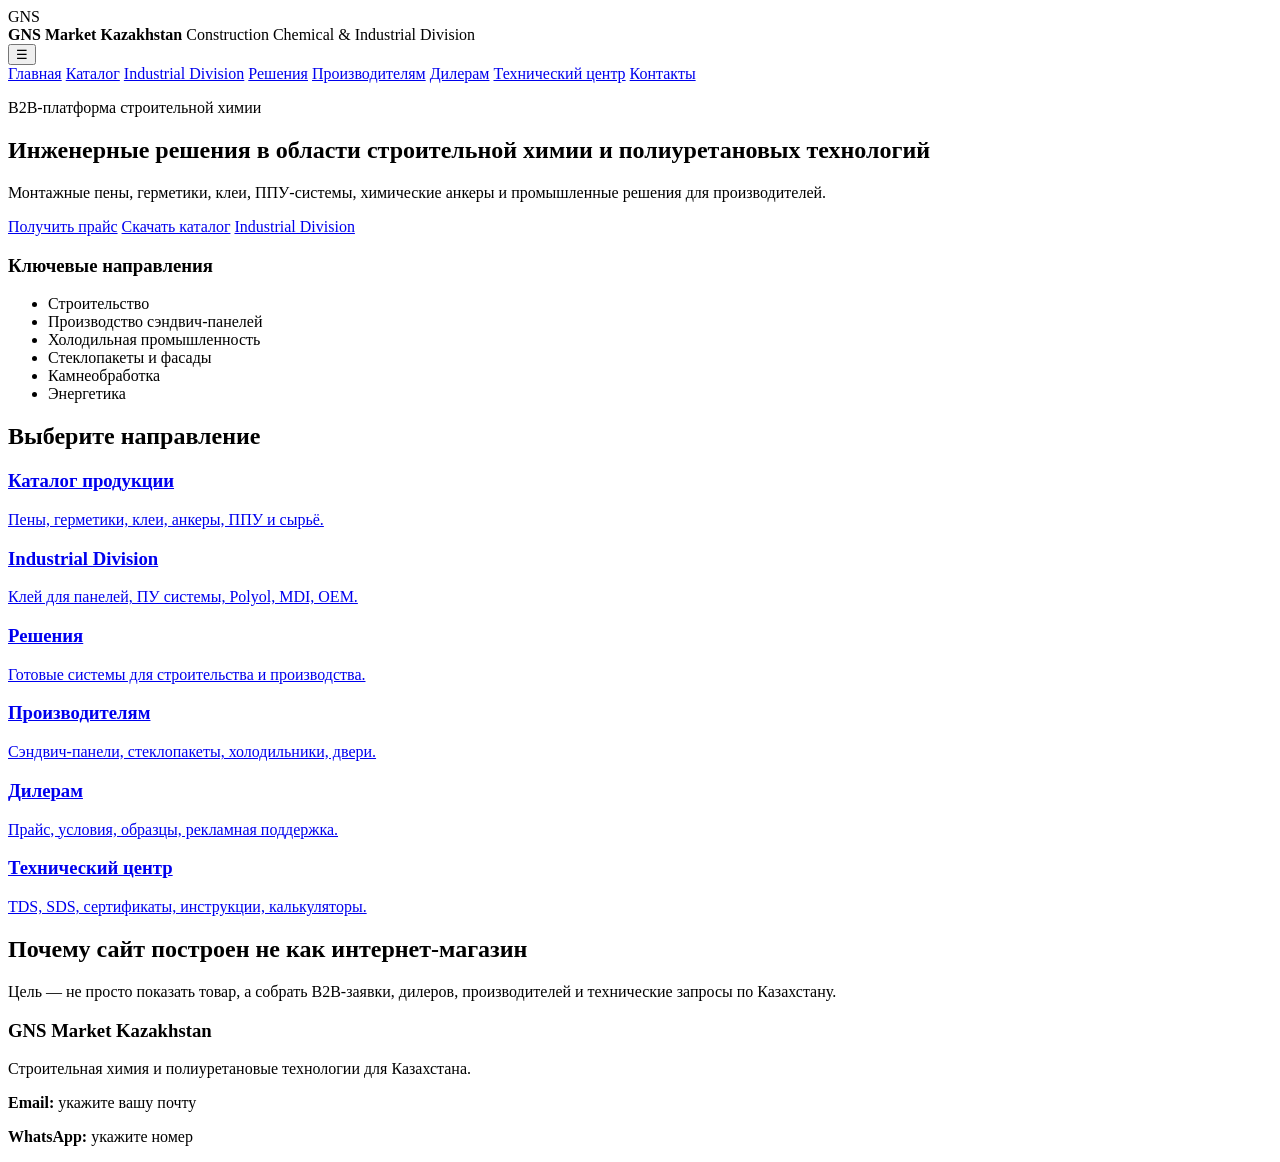
==== index.html @ f9c76f8f "Add files via upload" ====
<!DOCTYPE html>
<html lang="ru">
<head>
  <meta charset="UTF-8" />
  <meta name="viewport" content="width=device-width, initial-scale=1.0" />
  <title>Главная | GNS Market Kazakhstan</title>
  <meta name="description" content="GNS Market Kazakhstan — строительная химия, монтажные пены, герметики, клеи, ППУ-системы и промышленные решения для Казахстана." />
  <link rel="stylesheet" href="css/style.css" />
</head>
<body>
<header class="topbar">
  <div class="brand">
    <div class="logo">GNS</div>
    <div>
      <strong>GNS Market Kazakhstan</strong>
      <span>Construction Chemical & Industrial Division</span>
    </div>
  </div>
  <button class="menu-btn" onclick="toggleMenu()">☰</button>
  <nav id="nav">
<a href="index.html">Главная</a>
<a href="catalog.html">Каталог</a>
<a href="industrial.html">Industrial Division</a>
<a href="solutions.html">Решения</a>
<a href="manufacturers.html">Производителям</a>
<a href="dealers.html">Дилерам</a>
<a href="technical.html">Технический центр</a>
<a href="contacts.html">Контакты</a>
</nav>
</header>

<section class="hero">
  <div class="hero-text">
    <p class="eyebrow">B2B-платформа строительной химии</p>
    <h1>Инженерные решения в области строительной химии и полиуретановых технологий</h1>
    <p>Монтажные пены, герметики, клеи, ППУ-системы, химические анкеры и промышленные решения для производителей.</p>
    <div class="actions">
      <a class="btn primary" href="contacts.html">Получить прайс</a>
      <a class="btn light" href="technical.html">Скачать каталог</a>
      <a class="btn outline" href="industrial.html">Industrial Division</a>
    </div>
  </div>
  <div class="hero-card">
    <h3>Ключевые направления</h3>
    <ul>
      <li>Строительство</li>
      <li>Производство сэндвич-панелей</li>
      <li>Холодильная промышленность</li>
      <li>Стеклопакеты и фасады</li>
      <li>Камнеобработка</li>
      <li>Энергетика</li>
    </ul>
  </div>
</section>

<section class="section">
  <h2>Выберите направление</h2>
  <div class="grid">
    <a class="card" href="catalog.html"><h3>Каталог продукции</h3><p>Пены, герметики, клеи, анкеры, ППУ и сырьё.</p></a>
    <a class="card" href="industrial.html"><h3>Industrial Division</h3><p>Клей для панелей, ПУ системы, Polyol, MDI, OEM.</p></a>
    <a class="card" href="solutions.html"><h3>Решения</h3><p>Готовые системы для строительства и производства.</p></a>
    <a class="card" href="manufacturers.html"><h3>Производителям</h3><p>Сэндвич-панели, стеклопакеты, холодильники, двери.</p></a>
    <a class="card" href="dealers.html"><h3>Дилерам</h3><p>Прайс, условия, образцы, рекламная поддержка.</p></a>
    <a class="card" href="technical.html"><h3>Технический центр</h3><p>TDS, SDS, сертификаты, инструкции, калькуляторы.</p></a>
  </div>
</section>

<section class="section dark">
  <h2>Почему сайт построен не как интернет-магазин</h2>
  <p>Цель — не просто показать товар, а собрать B2B-заявки, дилеров, производителей и технические запросы по Казахстану.</p>
</section>

<footer class="footer">
  <div>
    <h3>GNS Market Kazakhstan</h3>
    <p>Строительная химия и полиуретановые технологии для Казахстана.</p>
  </div>
  <div>
    <p><b>Email:</b> укажите вашу почту</p>
    <p><b>WhatsApp:</b> укажите номер</p>
  </div>
</footer>
<script src="js/main.js"></script>
</body>
</html>
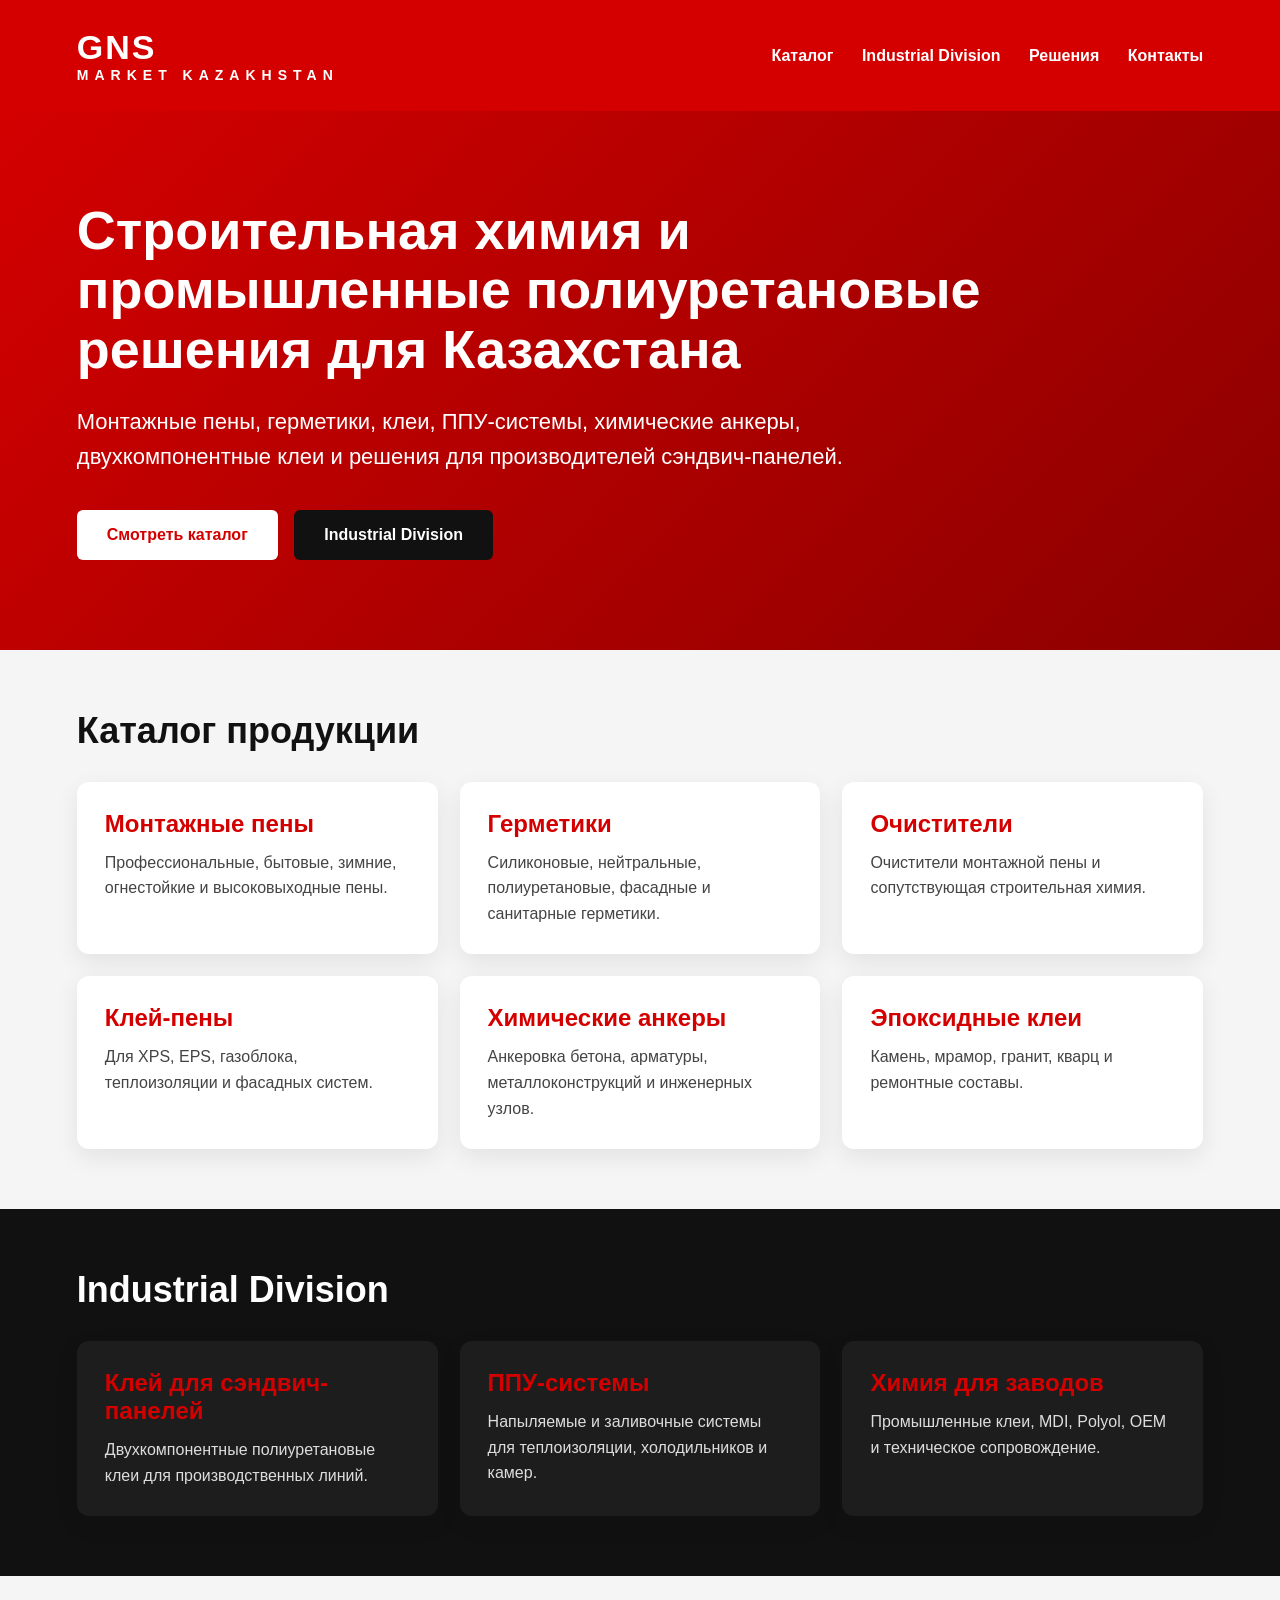
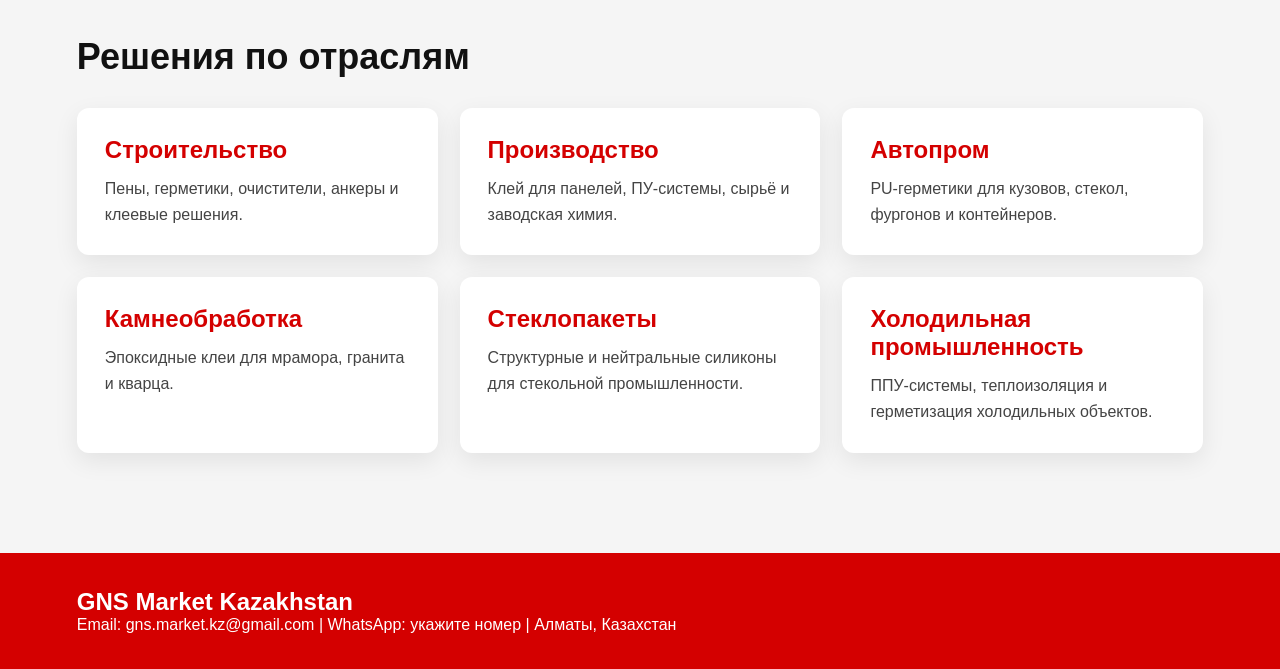
==== commit 24798376: "Update index.html" ====
--- a/index.html
+++ b/index.html
@@ -1,85 +1,93 @@
 <!DOCTYPE html>
 <html lang="ru">
 <head>
-  <meta charset="UTF-8" />
-  <meta name="viewport" content="width=device-width, initial-scale=1.0" />
-  <title>Главная | GNS Market Kazakhstan</title>
-  <meta name="description" content="GNS Market Kazakhstan — строительная химия, монтажные пены, герметики, клеи, ППУ-системы и промышленные решения для Казахстана." />
-  <link rel="stylesheet" href="css/style.css" />
+<meta charset="UTF-8">
+<meta name="viewport" content="width=device-width, initial-scale=1.0">
+<title>GNS Market Kazakhstan</title>
+<style>
+*{margin:0;padding:0;box-sizing:border-box}
+body{font-family:Arial,sans-serif;background:#f5f5f5;color:#111}
+.header{background:#d40000;color:#fff;padding:28px 6%;display:flex;justify-content:space-between;align-items:center}
+.logo{font-size:34px;font-weight:900;letter-spacing:2px}
+.logo span{display:block;font-size:14px;letter-spacing:6px}
+.nav a{color:#fff;text-decoration:none;margin-left:24px;font-weight:700}
+.hero{background:linear-gradient(135deg,#d40000,#8b0000);color:#fff;padding:90px 6%}
+.hero h1{font-size:54px;max-width:950px;line-height:1.1;margin-bottom:25px}
+.hero p{font-size:22px;max-width:850px;line-height:1.6}
+.buttons{margin-top:35px}
+.btn{display:inline-block;background:#fff;color:#d40000;padding:16px 30px;border-radius:6px;text-decoration:none;font-weight:800;margin-right:12px}
+.btn.dark{background:#111;color:#fff}
+.section{padding:60px 6%}
+.section h2{font-size:36px;margin-bottom:30px}
+.grid{display:grid;grid-template-columns:repeat(3,1fr);gap:22px}
+.card{background:#fff;padding:28px;border-radius:12px;box-shadow:0 8px 25px rgba(0,0,0,.08)}
+.card h3{color:#d40000;font-size:24px;margin-bottom:12px}
+.card p{line-height:1.6;color:#444}
+.dark-section{background:#111;color:#fff}
+.dark-section .card{background:#1d1d1d;color:#fff}
+.dark-section .card p{color:#ddd}
+.footer{background:#d40000;color:#fff;padding:35px 6%;margin-top:40px}
+@media(max-width:900px){.header{display:block}.nav{margin-top:20px}.nav a{display:block;margin:10px 0}.hero h1{font-size:34px}.grid{grid-template-columns:1fr}}
+</style>
 </head>
 <body>
-<header class="topbar">
-  <div class="brand">
-    <div class="logo">GNS</div>
-    <div>
-      <strong>GNS Market Kazakhstan</strong>
-      <span>Construction Chemical & Industrial Division</span>
-    </div>
-  </div>
-  <button class="menu-btn" onclick="toggleMenu()">☰</button>
-  <nav id="nav">
-<a href="index.html">Главная</a>
-<a href="catalog.html">Каталог</a>
-<a href="industrial.html">Industrial Division</a>
-<a href="solutions.html">Решения</a>
-<a href="manufacturers.html">Производителям</a>
-<a href="dealers.html">Дилерам</a>
-<a href="technical.html">Технический центр</a>
-<a href="contacts.html">Контакты</a>
-</nav>
+
+<header class="header">
+  <div class="logo">GNS <span>MARKET KAZAKHSTAN</span></div>
+  <nav class="nav">
+    <a href="#catalog">Каталог</a>
+    <a href="#industrial">Industrial Division</a>
+    <a href="#solutions">Решения</a>
+    <a href="#contacts">Контакты</a>
+  </nav>
 </header>
 
 <section class="hero">
-  <div class="hero-text">
-    <p class="eyebrow">B2B-платформа строительной химии</p>
-    <h1>Инженерные решения в области строительной химии и полиуретановых технологий</h1>
-    <p>Монтажные пены, герметики, клеи, ППУ-системы, химические анкеры и промышленные решения для производителей.</p>
-    <div class="actions">
-      <a class="btn primary" href="contacts.html">Получить прайс</a>
-      <a class="btn light" href="technical.html">Скачать каталог</a>
-      <a class="btn outline" href="industrial.html">Industrial Division</a>
-    </div>
-  </div>
-  <div class="hero-card">
-    <h3>Ключевые направления</h3>
-    <ul>
-      <li>Строительство</li>
-      <li>Производство сэндвич-панелей</li>
-      <li>Холодильная промышленность</li>
-      <li>Стеклопакеты и фасады</li>
-      <li>Камнеобработка</li>
-      <li>Энергетика</li>
-    </ul>
+  <h1>Строительная химия и промышленные полиуретановые решения для Казахстана</h1>
+  <p>Монтажные пены, герметики, клеи, ППУ-системы, химические анкеры, двухкомпонентные клеи и решения для производителей сэндвич-панелей.</p>
+  <div class="buttons">
+    <a href="#catalog" class="btn">Смотреть каталог</a>
+    <a href="#industrial" class="btn dark">Industrial Division</a>
   </div>
 </section>
 
-<section class="section">
-  <h2>Выберите направление</h2>
+<section class="section" id="catalog">
+  <h2>Каталог продукции</h2>
   <div class="grid">
-    <a class="card" href="catalog.html"><h3>Каталог продукции</h3><p>Пены, герметики, клеи, анкеры, ППУ и сырьё.</p></a>
-    <a class="card" href="industrial.html"><h3>Industrial Division</h3><p>Клей для панелей, ПУ системы, Polyol, MDI, OEM.</p></a>
-    <a class="card" href="solutions.html"><h3>Решения</h3><p>Готовые системы для строительства и производства.</p></a>
-    <a class="card" href="manufacturers.html"><h3>Производителям</h3><p>Сэндвич-панели, стеклопакеты, холодильники, двери.</p></a>
-    <a class="card" href="dealers.html"><h3>Дилерам</h3><p>Прайс, условия, образцы, рекламная поддержка.</p></a>
-    <a class="card" href="technical.html"><h3>Технический центр</h3><p>TDS, SDS, сертификаты, инструкции, калькуляторы.</p></a>
+    <div class="card"><h3>Монтажные пены</h3><p>Профессиональные, бытовые, зимние, огнестойкие и высоковыходные пены.</p></div>
+    <div class="card"><h3>Герметики</h3><p>Силиконовые, нейтральные, полиуретановые, фасадные и санитарные герметики.</p></div>
+    <div class="card"><h3>Очистители</h3><p>Очистители монтажной пены и сопутствующая строительная химия.</p></div>
+    <div class="card"><h3>Клей-пены</h3><p>Для XPS, EPS, газоблока, теплоизоляции и фасадных систем.</p></div>
+    <div class="card"><h3>Химические анкеры</h3><p>Анкеровка бетона, арматуры, металлоконструкций и инженерных узлов.</p></div>
+    <div class="card"><h3>Эпоксидные клеи</h3><p>Камень, мрамор, гранит, кварц и ремонтные составы.</p></div>
   </div>
 </section>
 
-<section class="section dark">
-  <h2>Почему сайт построен не как интернет-магазин</h2>
-  <p>Цель — не просто показать товар, а собрать B2B-заявки, дилеров, производителей и технические запросы по Казахстану.</p>
+<section class="section dark-section" id="industrial">
+  <h2>Industrial Division</h2>
+  <div class="grid">
+    <div class="card"><h3>Клей для сэндвич-панелей</h3><p>Двухкомпонентные полиуретановые клеи для производственных линий.</p></div>
+    <div class="card"><h3>ППУ-системы</h3><p>Напыляемые и заливочные системы для теплоизоляции, холодильников и камер.</p></div>
+    <div class="card"><h3>Химия для заводов</h3><p>Промышленные клеи, MDI, Polyol, OEM и техническое сопровождение.</p></div>
+  </div>
 </section>
 
-<footer class="footer">
-  <div>
-    <h3>GNS Market Kazakhstan</h3>
-    <p>Строительная химия и полиуретановые технологии для Казахстана.</p>
+<section class="section" id="solutions">
+  <h2>Решения по отраслям</h2>
+  <div class="grid">
+    <div class="card"><h3>Строительство</h3><p>Пены, герметики, очистители, анкеры и клеевые решения.</p></div>
+    <div class="card"><h3>Производство</h3><p>Клей для панелей, ПУ-системы, сырьё и заводская химия.</p></div>
+    <div class="card"><h3>Автопром</h3><p>PU-герметики для кузовов, стекол, фургонов и контейнеров.</p></div>
+    <div class="card"><h3>Камнеобработка</h3><p>Эпоксидные клеи для мрамора, гранита и кварца.</p></div>
+    <div class="card"><h3>Стеклопакеты</h3><p>Структурные и нейтральные силиконы для стекольной промышленности.</p></div>
+    <div class="card"><h3>Холодильная промышленность</h3><p>ППУ-системы, теплоизоляция и герметизация холодильных объектов.</p></div>
   </div>
-  <div>
-    <p><b>Email:</b> укажите вашу почту</p>
-    <p><b>WhatsApp:</b> укажите номер</p>
-  </div>
+</section>
+
+<footer class="footer" id="contacts">
+  <h2>GNS Market Kazakhstan</h2>
+  <p>Email: gns.market.kz@gmail.com | WhatsApp: укажите номер | Алматы, Казахстан</p>
 </footer>
-<script src="js/main.js"></script>
+
 </body>
 </html>
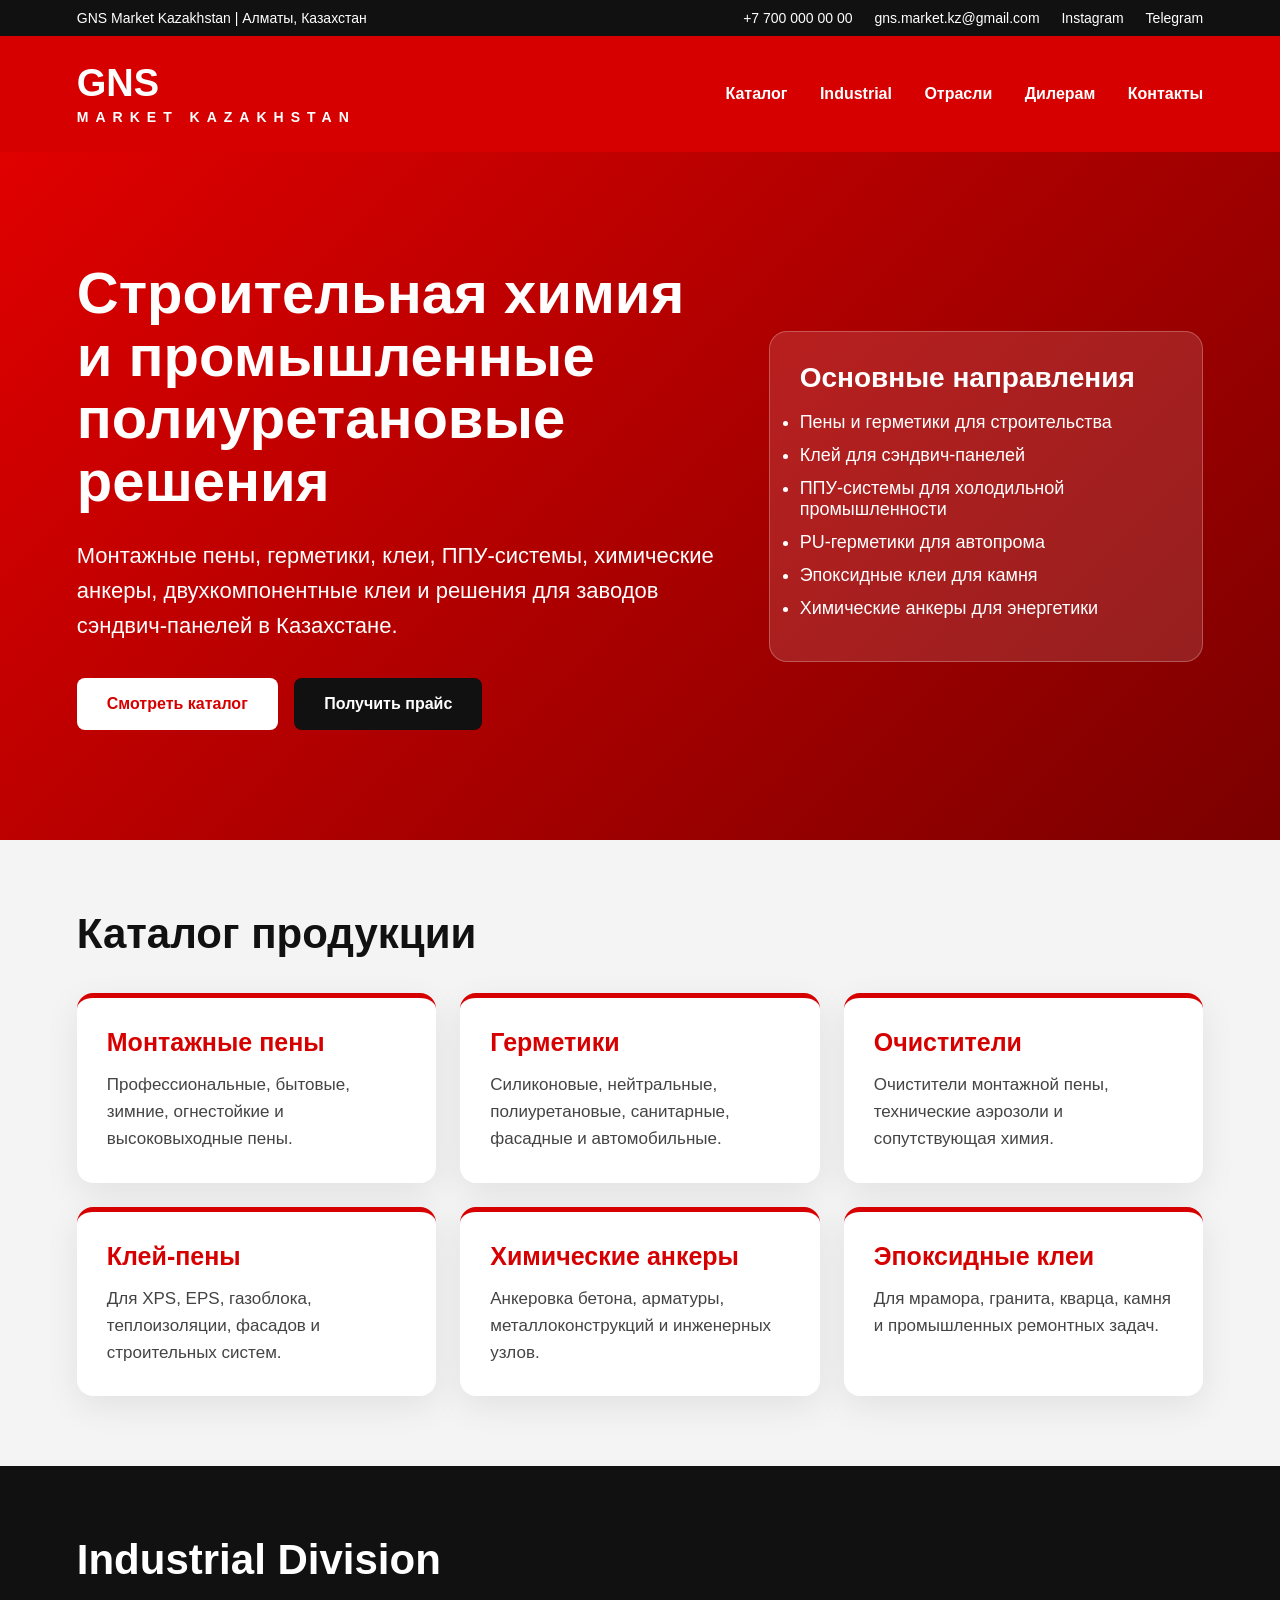
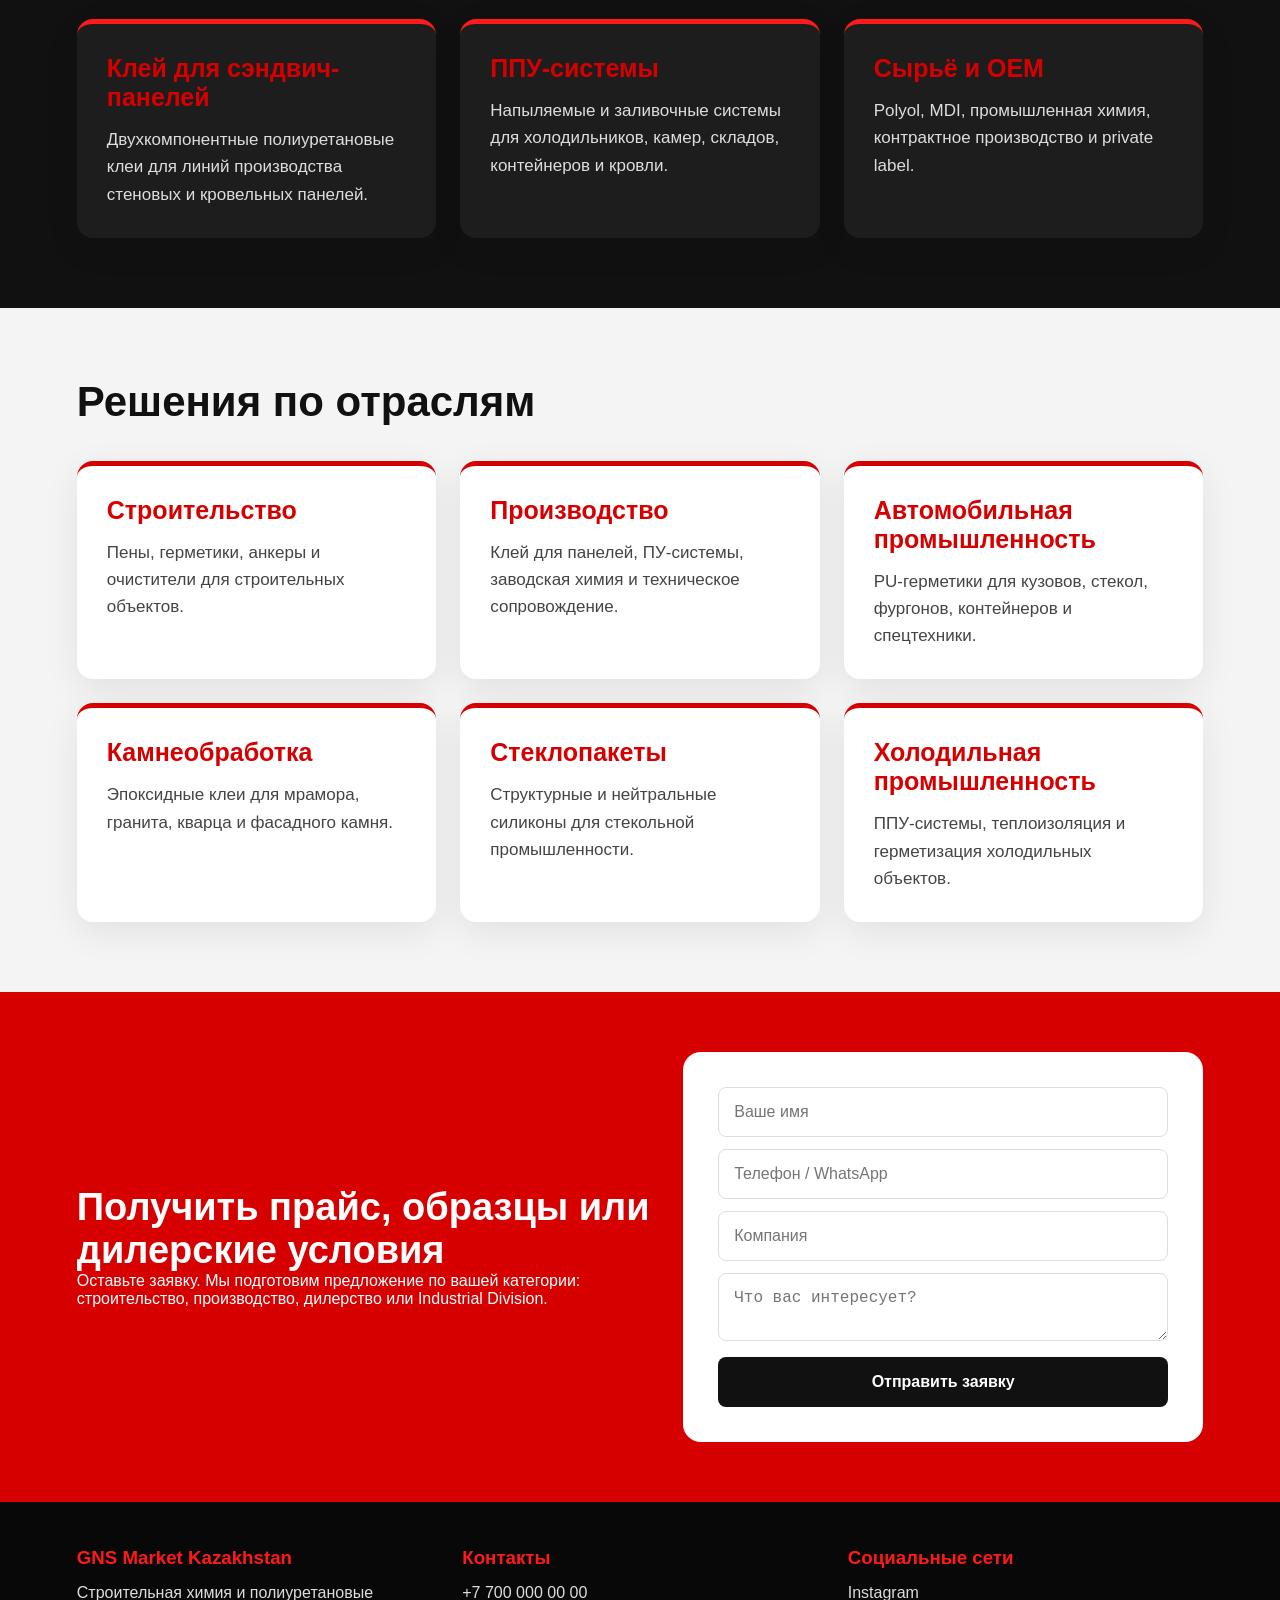
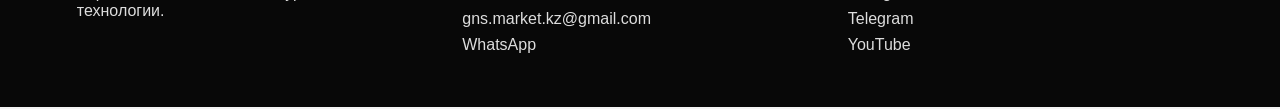
==== commit f5584296: "Update index.html" ====
--- a/index.html
+++ b/index.html
@@ -3,51 +3,88 @@
 <head>
 <meta charset="UTF-8">
 <meta name="viewport" content="width=device-width, initial-scale=1.0">
-<title>GNS Market Kazakhstan</title>
+<title>GNS Market Kazakhstan — строительная химия и промышленные клеи</title>
 <style>
 *{margin:0;padding:0;box-sizing:border-box}
-body{font-family:Arial,sans-serif;background:#f5f5f5;color:#111}
-.header{background:#d40000;color:#fff;padding:28px 6%;display:flex;justify-content:space-between;align-items:center}
-.logo{font-size:34px;font-weight:900;letter-spacing:2px}
-.logo span{display:block;font-size:14px;letter-spacing:6px}
-.nav a{color:#fff;text-decoration:none;margin-left:24px;font-weight:700}
-.hero{background:linear-gradient(135deg,#d40000,#8b0000);color:#fff;padding:90px 6%}
-.hero h1{font-size:54px;max-width:950px;line-height:1.1;margin-bottom:25px}
-.hero p{font-size:22px;max-width:850px;line-height:1.6}
-.buttons{margin-top:35px}
-.btn{display:inline-block;background:#fff;color:#d40000;padding:16px 30px;border-radius:6px;text-decoration:none;font-weight:800;margin-right:12px}
-.btn.dark{background:#111;color:#fff}
-.section{padding:60px 6%}
-.section h2{font-size:36px;margin-bottom:30px}
-.grid{display:grid;grid-template-columns:repeat(3,1fr);gap:22px}
-.card{background:#fff;padding:28px;border-radius:12px;box-shadow:0 8px 25px rgba(0,0,0,.08)}
-.card h3{color:#d40000;font-size:24px;margin-bottom:12px}
-.card p{line-height:1.6;color:#444}
-.dark-section{background:#111;color:#fff}
-.dark-section .card{background:#1d1d1d;color:#fff}
-.dark-section .card p{color:#ddd}
-.footer{background:#d40000;color:#fff;padding:35px 6%;margin-top:40px}
-@media(max-width:900px){.header{display:block}.nav{margin-top:20px}.nav a{display:block;margin:10px 0}.hero h1{font-size:34px}.grid{grid-template-columns:1fr}}
+body{font-family:Arial,Helvetica,sans-serif;background:#f4f4f4;color:#111}
+a{text-decoration:none;color:inherit}
+.top{background:#111;color:#fff;padding:10px 6%;display:flex;justify-content:space-between;align-items:center;font-size:14px}
+.top a{margin-left:18px;color:#fff}
+.header{background:#d60000;color:#fff;padding:28px 6%;display:flex;justify-content:space-between;align-items:center;position:sticky;top:0;z-index:10}
+.logo{font-size:38px;font-weight:900;line-height:1}
+.logo span{display:block;font-size:14px;letter-spacing:7px;margin-top:8px}
+.nav a{margin-left:28px;font-weight:800}
+.hero{background:linear-gradient(135deg,#e00000,#7b0000);color:#fff;padding:110px 6%;display:grid;grid-template-columns:1.2fr .8fr;gap:40px;align-items:center}
+.hero h1{font-size:58px;line-height:1.08;margin-bottom:25px}
+.hero p{font-size:22px;line-height:1.6;max-width:850px}
+.btns{margin-top:35px}
+.btn{display:inline-block;padding:17px 30px;border-radius:8px;font-weight:900;margin-right:12px;background:#fff;color:#d60000}
+.btn.black{background:#111;color:#fff}
+.hero-box{background:rgba(255,255,255,.12);padding:30px;border-radius:18px;border:1px solid rgba(255,255,255,.25)}
+.hero-box h3{font-size:28px;margin-bottom:18px}
+.hero-box li{margin:12px 0;font-size:18px}
+.section{padding:70px 6%}
+.section h2{font-size:42px;margin-bottom:35px}
+.grid{display:grid;grid-template-columns:repeat(3,1fr);gap:24px}
+.card{background:#fff;border-radius:16px;padding:30px;box-shadow:0 10px 35px rgba(0,0,0,.08);border-top:5px solid #d60000}
+.card h3{font-size:25px;color:#d60000;margin-bottom:14px}
+.card p{font-size:17px;line-height:1.6;color:#444}
+.dark{background:#111;color:#fff}
+.dark .card{background:#1d1d1d;color:#fff;border-top-color:#ff1a1a}
+.dark .card p{color:#ddd}
+.cta{background:#d60000;color:#fff;padding:60px 6%;display:flex;justify-content:space-between;align-items:center;gap:30px}
+.cta h2{font-size:38px}
+.form{background:#fff;padding:35px;border-radius:18px;max-width:520px;width:100%}
+.form input,.form textarea{width:100%;padding:15px;margin-bottom:12px;border:1px solid #ddd;border-radius:8px;font-size:16px}
+.form button{width:100%;padding:16px;background:#111;color:#fff;border:0;border-radius:8px;font-weight:900;font-size:16px}
+.footer{background:#080808;color:#fff;padding:45px 6%;display:grid;grid-template-columns:1fr 1fr 1fr;gap:30px}
+.footer h3{color:#ff1a1a;margin-bottom:15px}
+.footer p,.footer a{display:block;margin:8px 0;color:#ddd}
+@media(max-width:900px){.top,.header,.cta,.footer{display:block}.nav{margin-top:20px}.nav a{display:block;margin:12px 0}.hero{grid-template-columns:1fr;padding:70px 6%}.hero h1{font-size:36px}.grid{grid-template-columns:1fr}}
 </style>
 </head>
 <body>
+
+<div class="top">
+  <div>GNS Market Kazakhstan | Алматы, Казахстан</div>
+  <div>
+    <a href="tel:+77000000000">+7 700 000 00 00</a>
+    <a href="mailto:gns.market.kz@gmail.com">gns.market.kz@gmail.com</a>
+    <a href="#">Instagram</a>
+    <a href="#">Telegram</a>
+  </div>
+</div>
 
 <header class="header">
   <div class="logo">GNS <span>MARKET KAZAKHSTAN</span></div>
   <nav class="nav">
     <a href="#catalog">Каталог</a>
-    <a href="#industrial">Industrial Division</a>
-    <a href="#solutions">Решения</a>
+    <a href="#industrial">Industrial</a>
+    <a href="#solutions">Отрасли</a>
+    <a href="#dealers">Дилерам</a>
     <a href="#contacts">Контакты</a>
   </nav>
 </header>
 
 <section class="hero">
-  <h1>Строительная химия и промышленные полиуретановые решения для Казахстана</h1>
-  <p>Монтажные пены, герметики, клеи, ППУ-системы, химические анкеры, двухкомпонентные клеи и решения для производителей сэндвич-панелей.</p>
-  <div class="buttons">
-    <a href="#catalog" class="btn">Смотреть каталог</a>
-    <a href="#industrial" class="btn dark">Industrial Division</a>
+  <div>
+    <h1>Строительная химия и промышленные полиуретановые решения</h1>
+    <p>Монтажные пены, герметики, клеи, ППУ-системы, химические анкеры, двухкомпонентные клеи и решения для заводов сэндвич-панелей в Казахстане.</p>
+    <div class="btns">
+      <a href="#catalog" class="btn">Смотреть каталог</a>
+      <a href="#contacts" class="btn black">Получить прайс</a>
+    </div>
+  </div>
+  <div class="hero-box">
+    <h3>Основные направления</h3>
+    <ul>
+      <li>Пены и герметики для строительства</li>
+      <li>Клей для сэндвич-панелей</li>
+      <li>ППУ-системы для холодильной промышленности</li>
+      <li>PU-герметики для автопрома</li>
+      <li>Эпоксидные клеи для камня</li>
+      <li>Химические анкеры для энергетики</li>
+    </ul>
   </div>
 </section>
 
@@ -55,38 +92,66 @@
   <h2>Каталог продукции</h2>
   <div class="grid">
     <div class="card"><h3>Монтажные пены</h3><p>Профессиональные, бытовые, зимние, огнестойкие и высоковыходные пены.</p></div>
-    <div class="card"><h3>Герметики</h3><p>Силиконовые, нейтральные, полиуретановые, фасадные и санитарные герметики.</p></div>
-    <div class="card"><h3>Очистители</h3><p>Очистители монтажной пены и сопутствующая строительная химия.</p></div>
-    <div class="card"><h3>Клей-пены</h3><p>Для XPS, EPS, газоблока, теплоизоляции и фасадных систем.</p></div>
+    <div class="card"><h3>Герметики</h3><p>Силиконовые, нейтральные, полиуретановые, санитарные, фасадные и автомобильные.</p></div>
+    <div class="card"><h3>Очистители</h3><p>Очистители монтажной пены, технические аэрозоли и сопутствующая химия.</p></div>
+    <div class="card"><h3>Клей-пены</h3><p>Для XPS, EPS, газоблока, теплоизоляции, фасадов и строительных систем.</p></div>
     <div class="card"><h3>Химические анкеры</h3><p>Анкеровка бетона, арматуры, металлоконструкций и инженерных узлов.</p></div>
-    <div class="card"><h3>Эпоксидные клеи</h3><p>Камень, мрамор, гранит, кварц и ремонтные составы.</p></div>
+    <div class="card"><h3>Эпоксидные клеи</h3><p>Для мрамора, гранита, кварца, камня и промышленных ремонтных задач.</p></div>
   </div>
 </section>
 
-<section class="section dark-section" id="industrial">
+<section class="section dark" id="industrial">
   <h2>Industrial Division</h2>
   <div class="grid">
-    <div class="card"><h3>Клей для сэндвич-панелей</h3><p>Двухкомпонентные полиуретановые клеи для производственных линий.</p></div>
-    <div class="card"><h3>ППУ-системы</h3><p>Напыляемые и заливочные системы для теплоизоляции, холодильников и камер.</p></div>
-    <div class="card"><h3>Химия для заводов</h3><p>Промышленные клеи, MDI, Polyol, OEM и техническое сопровождение.</p></div>
+    <div class="card"><h3>Клей для сэндвич-панелей</h3><p>Двухкомпонентные полиуретановые клеи для линий производства стеновых и кровельных панелей.</p></div>
+    <div class="card"><h3>ППУ-системы</h3><p>Напыляемые и заливочные системы для холодильников, камер, складов, контейнеров и кровли.</p></div>
+    <div class="card"><h3>Сырьё и OEM</h3><p>Polyol, MDI, промышленная химия, контрактное производство и private label.</p></div>
   </div>
 </section>
 
 <section class="section" id="solutions">
   <h2>Решения по отраслям</h2>
   <div class="grid">
-    <div class="card"><h3>Строительство</h3><p>Пены, герметики, очистители, анкеры и клеевые решения.</p></div>
-    <div class="card"><h3>Производство</h3><p>Клей для панелей, ПУ-системы, сырьё и заводская химия.</p></div>
-    <div class="card"><h3>Автопром</h3><p>PU-герметики для кузовов, стекол, фургонов и контейнеров.</p></div>
-    <div class="card"><h3>Камнеобработка</h3><p>Эпоксидные клеи для мрамора, гранита и кварца.</p></div>
+    <div class="card"><h3>Строительство</h3><p>Пены, герметики, анкеры и очистители для строительных объектов.</p></div>
+    <div class="card"><h3>Производство</h3><p>Клей для панелей, ПУ-системы, заводская химия и техническое сопровождение.</p></div>
+    <div class="card"><h3>Автомобильная промышленность</h3><p>PU-герметики для кузовов, стекол, фургонов, контейнеров и спецтехники.</p></div>
+    <div class="card"><h3>Камнеобработка</h3><p>Эпоксидные клеи для мрамора, гранита, кварца и фасадного камня.</p></div>
     <div class="card"><h3>Стеклопакеты</h3><p>Структурные и нейтральные силиконы для стекольной промышленности.</p></div>
     <div class="card"><h3>Холодильная промышленность</h3><p>ППУ-системы, теплоизоляция и герметизация холодильных объектов.</p></div>
   </div>
 </section>
 
+<section class="cta" id="dealers">
+  <div>
+    <h2>Получить прайс, образцы или дилерские условия</h2>
+    <p>Оставьте заявку. Мы подготовим предложение по вашей категории: строительство, производство, дилерство или Industrial Division.</p>
+  </div>
+  <form class="form">
+    <input placeholder="Ваше имя">
+    <input placeholder="Телефон / WhatsApp">
+    <input placeholder="Компания">
+    <textarea placeholder="Что вас интересует?"></textarea>
+    <button type="button">Отправить заявку</button>
+  </form>
+</section>
+
 <footer class="footer" id="contacts">
-  <h2>GNS Market Kazakhstan</h2>
-  <p>Email: gns.market.kz@gmail.com | WhatsApp: укажите номер | Алматы, Казахстан</p>
+  <div>
+    <h3>GNS Market Kazakhstan</h3>
+    <p>Строительная химия и полиуретановые технологии.</p>
+  </div>
+  <div>
+    <h3>Контакты</h3>
+    <a href="tel:+77000000000">+7 700 000 00 00</a>
+    <a href="mailto:gns.market.kz@gmail.com">gns.market.kz@gmail.com</a>
+    <a href="#">WhatsApp</a>
+  </div>
+  <div>
+    <h3>Социальные сети</h3>
+    <a href="#">Instagram</a>
+    <a href="#">Telegram</a>
+    <a href="#">YouTube</a>
+  </div>
 </footer>
 
 </body>
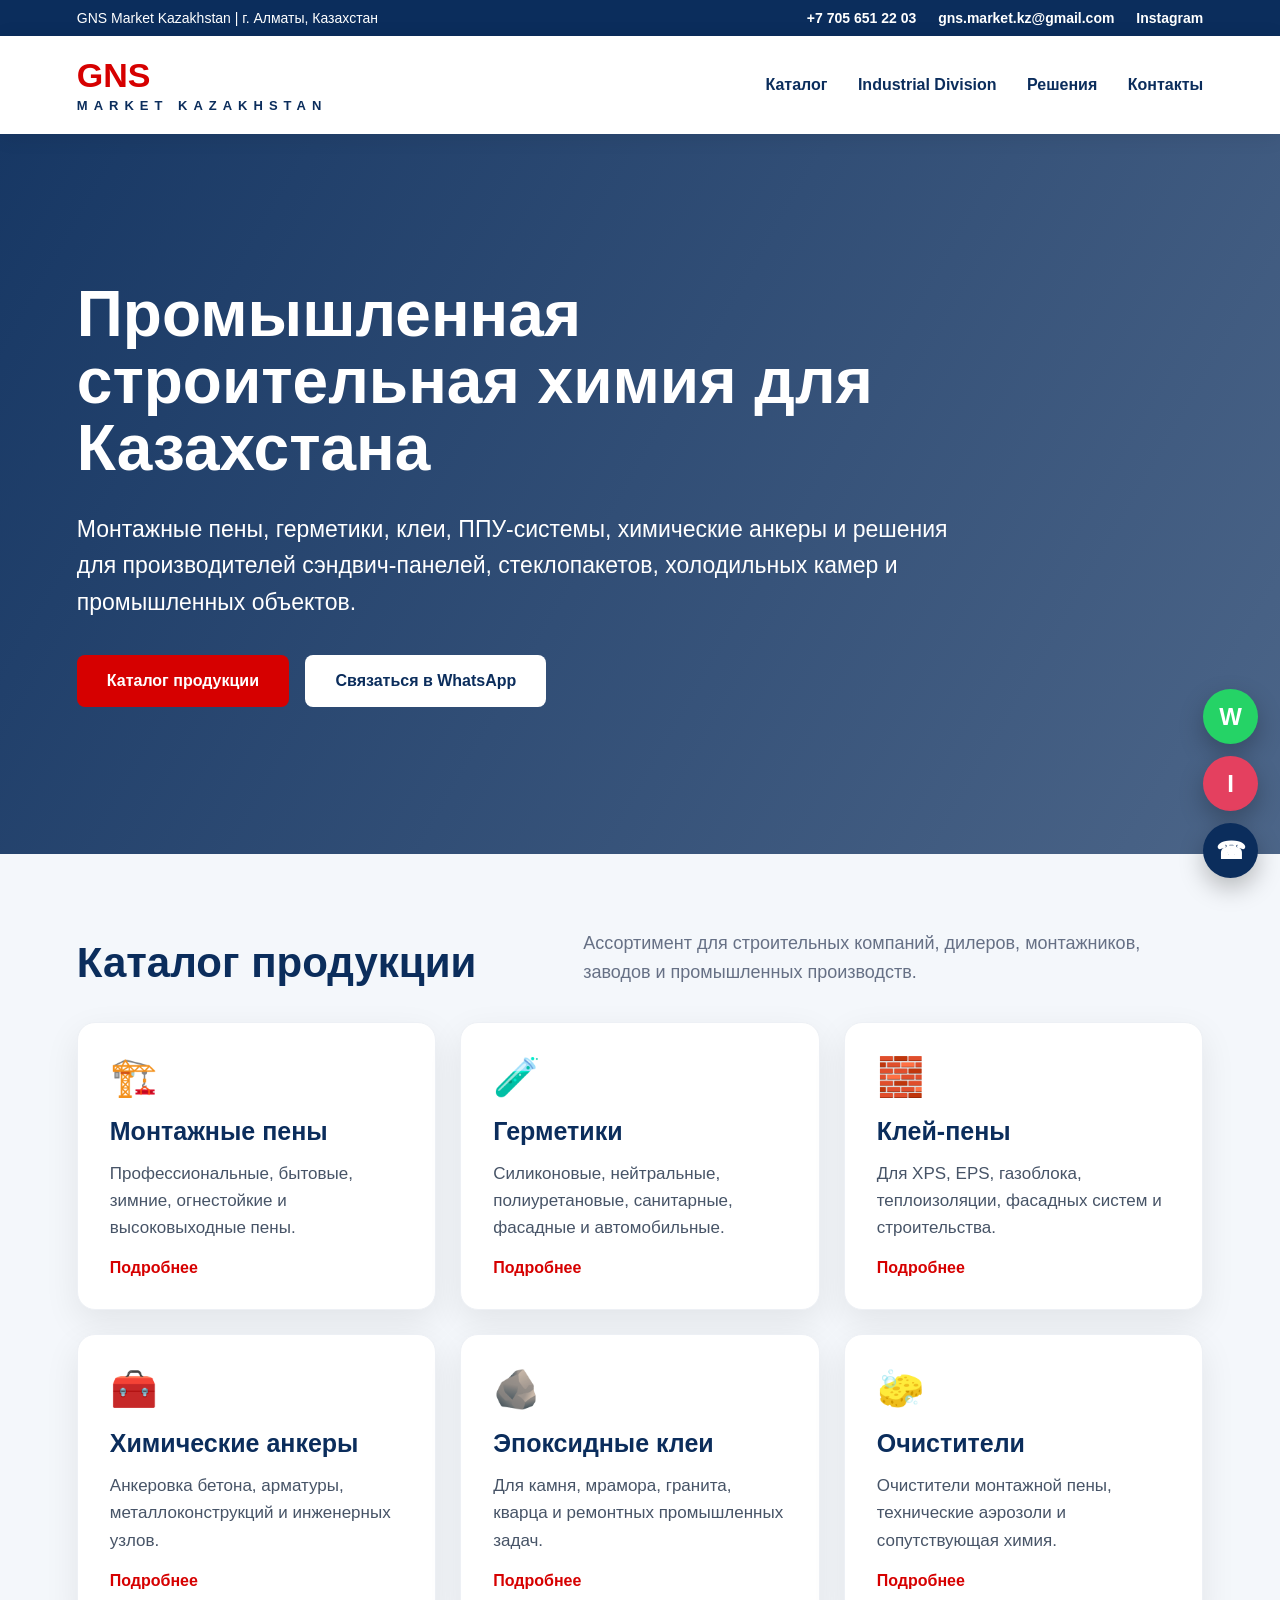
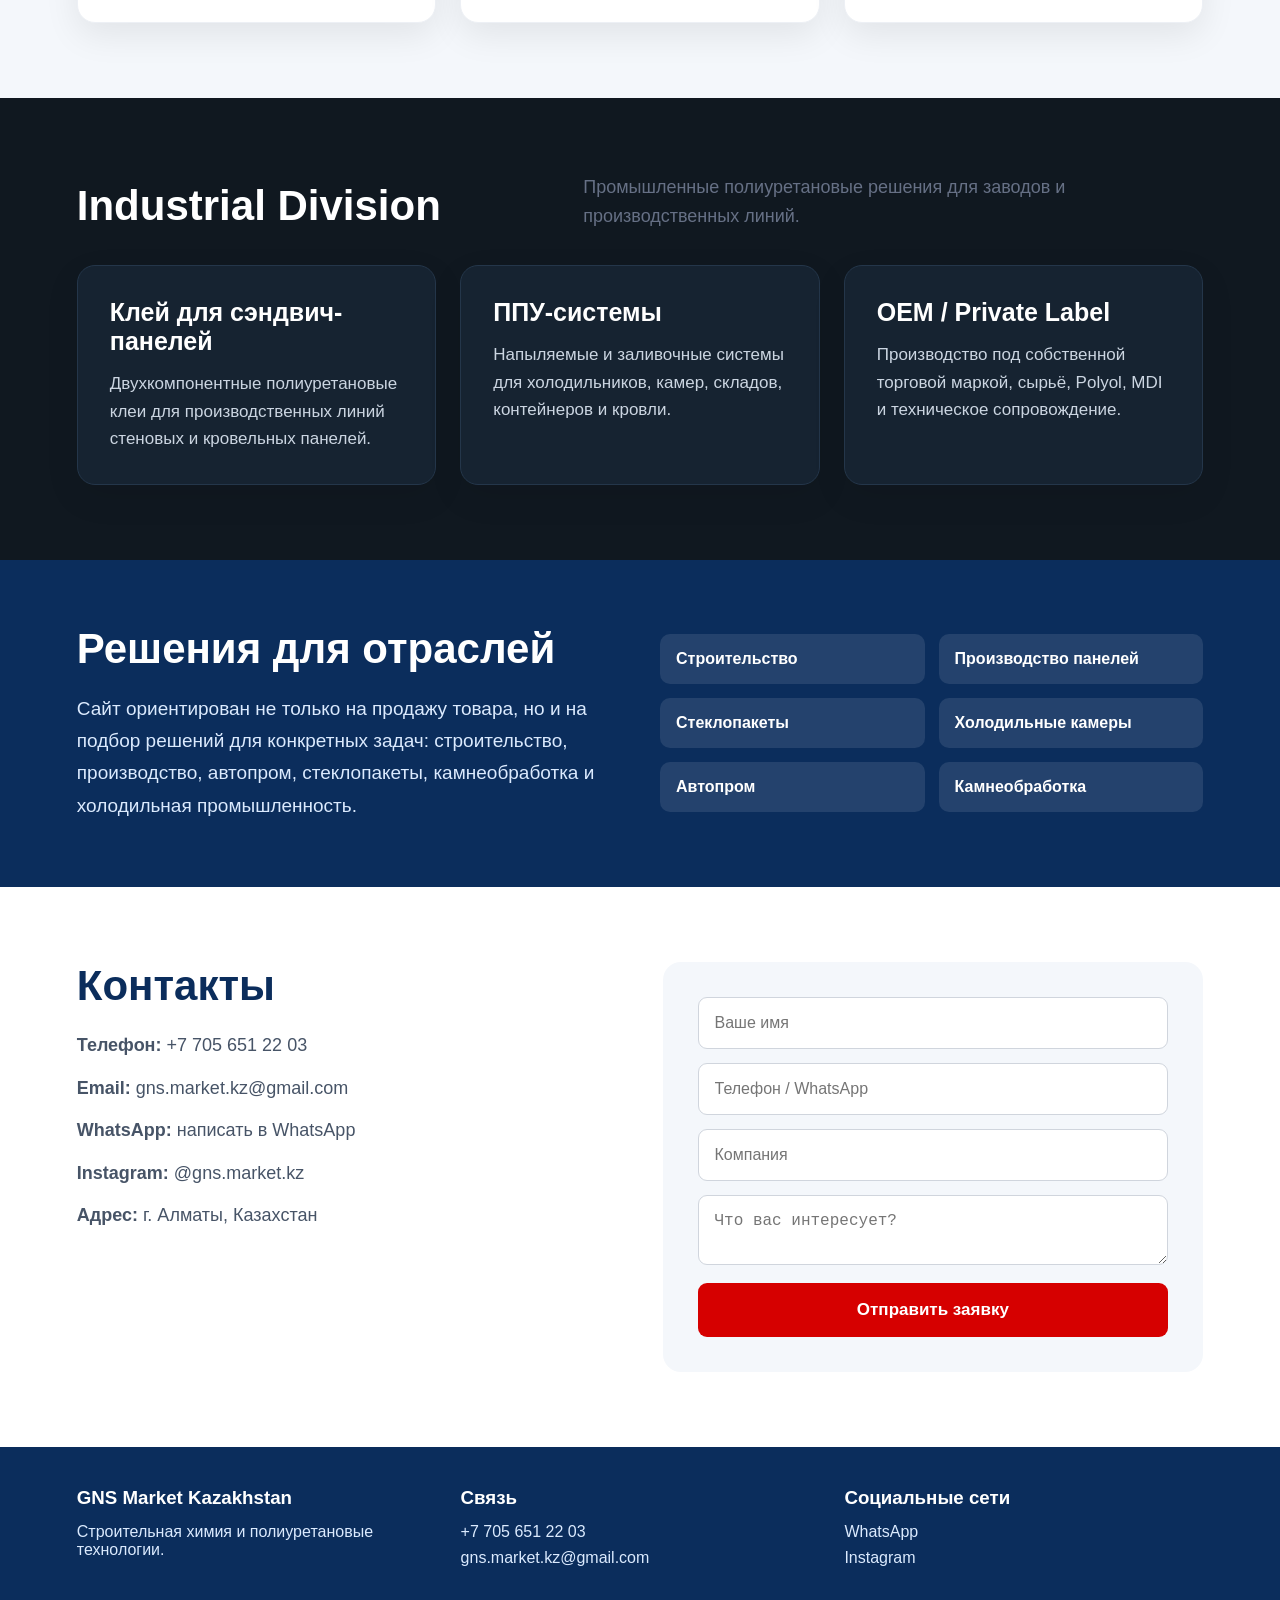
==== commit 95efa7e7: "Update index.html" ====
--- a/index.html
+++ b/index.html
@@ -3,55 +3,89 @@
 <head>
 <meta charset="UTF-8">
 <meta name="viewport" content="width=device-width, initial-scale=1.0">
-<title>GNS Market Kazakhstan — строительная химия и промышленные клеи</title>
+<title>GNS Market Kazakhstan</title>
+
 <style>
 *{margin:0;padding:0;box-sizing:border-box}
-body{font-family:Arial,Helvetica,sans-serif;background:#f4f4f4;color:#111}
+body{font-family:Arial,Helvetica,sans-serif;background:#f4f7fb;color:#111}
 a{text-decoration:none;color:inherit}
-.top{background:#111;color:#fff;padding:10px 6%;display:flex;justify-content:space-between;align-items:center;font-size:14px}
-.top a{margin-left:18px;color:#fff}
-.header{background:#d60000;color:#fff;padding:28px 6%;display:flex;justify-content:space-between;align-items:center;position:sticky;top:0;z-index:10}
-.logo{font-size:38px;font-weight:900;line-height:1}
-.logo span{display:block;font-size:14px;letter-spacing:7px;margin-top:8px}
-.nav a{margin-left:28px;font-weight:800}
-.hero{background:linear-gradient(135deg,#e00000,#7b0000);color:#fff;padding:110px 6%;display:grid;grid-template-columns:1.2fr .8fr;gap:40px;align-items:center}
-.hero h1{font-size:58px;line-height:1.08;margin-bottom:25px}
-.hero p{font-size:22px;line-height:1.6;max-width:850px}
-.btns{margin-top:35px}
-.btn{display:inline-block;padding:17px 30px;border-radius:8px;font-weight:900;margin-right:12px;background:#fff;color:#d60000}
-.btn.black{background:#111;color:#fff}
-.hero-box{background:rgba(255,255,255,.12);padding:30px;border-radius:18px;border:1px solid rgba(255,255,255,.25)}
-.hero-box h3{font-size:28px;margin-bottom:18px}
-.hero-box li{margin:12px 0;font-size:18px}
-.section{padding:70px 6%}
-.section h2{font-size:42px;margin-bottom:35px}
+:root{--blue:#0b2d5c;--red:#d60000;--dark:#101820;--gray:#667085}
+
+.topbar{background:#0b2d5c;color:white;padding:10px 6%;display:flex;justify-content:space-between;align-items:center;font-size:14px}
+.topbar a{margin-left:18px;color:white;font-weight:600}
+
+.header{background:white;padding:22px 6%;display:flex;justify-content:space-between;align-items:center;box-shadow:0 3px 20px rgba(0,0,0,.08);position:sticky;top:0;z-index:10}
+.logo{font-size:34px;font-weight:900;color:var(--red);line-height:1}
+.logo span{display:block;font-size:13px;letter-spacing:6px;color:var(--blue);margin-top:7px}
+.nav a{margin-left:26px;font-weight:800;color:var(--blue)}
+.nav a:hover{color:var(--red)}
+
+.hero{min-height:720px;background:linear-gradient(120deg,rgba(11,45,92,.95),rgba(11,45,92,.72)),url('https://images.unsplash.com/photo-1504917595217-d4dc5ebe6122?auto=format&fit=crop&w=1800&q=80');background-size:cover;background-position:center;color:white;padding:110px 6%;display:flex;align-items:center}
+.hero-content{max-width:900px}
+.hero h1{font-size:64px;line-height:1.05;margin-bottom:28px}
+.hero p{font-size:23px;line-height:1.6;margin-bottom:34px}
+.btn{display:inline-block;padding:17px 30px;border-radius:8px;font-weight:900;margin-right:12px}
+.btn-red{background:var(--red);color:white}
+.btn-white{background:white;color:var(--blue)}
+.btn-dark{background:#101820;color:white}
+
+.section{padding:75px 6%}
+.section-title{display:flex;justify-content:space-between;align-items:end;margin-bottom:35px}
+.section h2{font-size:42px;color:var(--blue)}
+.section-title p{max-width:620px;color:var(--gray);font-size:18px;line-height:1.6}
+
 .grid{display:grid;grid-template-columns:repeat(3,1fr);gap:24px}
-.card{background:#fff;border-radius:16px;padding:30px;box-shadow:0 10px 35px rgba(0,0,0,.08);border-top:5px solid #d60000}
-.card h3{font-size:25px;color:#d60000;margin-bottom:14px}
-.card p{font-size:17px;line-height:1.6;color:#444}
-.dark{background:#111;color:#fff}
-.dark .card{background:#1d1d1d;color:#fff;border-top-color:#ff1a1a}
-.dark .card p{color:#ddd}
-.cta{background:#d60000;color:#fff;padding:60px 6%;display:flex;justify-content:space-between;align-items:center;gap:30px}
-.cta h2{font-size:38px}
-.form{background:#fff;padding:35px;border-radius:18px;max-width:520px;width:100%}
-.form input,.form textarea{width:100%;padding:15px;margin-bottom:12px;border:1px solid #ddd;border-radius:8px;font-size:16px}
-.form button{width:100%;padding:16px;background:#111;color:#fff;border:0;border-radius:8px;font-weight:900;font-size:16px}
-.footer{background:#080808;color:#fff;padding:45px 6%;display:grid;grid-template-columns:1fr 1fr 1fr;gap:30px}
-.footer h3{color:#ff1a1a;margin-bottom:15px}
-.footer p,.footer a{display:block;margin:8px 0;color:#ddd}
-@media(max-width:900px){.top,.header,.cta,.footer{display:block}.nav{margin-top:20px}.nav a{display:block;margin:12px 0}.hero{grid-template-columns:1fr;padding:70px 6%}.hero h1{font-size:36px}.grid{grid-template-columns:1fr}}
+.card{background:white;border-radius:18px;padding:32px;box-shadow:0 12px 35px rgba(0,0,0,.08);transition:.25s;border:1px solid #edf0f5}
+.card:hover{transform:translateY(-6px);box-shadow:0 18px 45px rgba(0,0,0,.12)}
+.card .icon{font-size:38px;margin-bottom:18px}
+.card h3{font-size:25px;color:var(--blue);margin-bottom:14px}
+.card p{font-size:17px;line-height:1.6;color:#475467}
+.card a{display:inline-block;margin-top:18px;color:var(--red);font-weight:900}
+
+.dark{background:#101820;color:white}
+.dark h2{color:white}
+.dark .card{background:#162331;border-color:#24364a}
+.dark .card h3{color:white}
+.dark .card p{color:#cbd5e1}
+
+.band{background:var(--blue);color:white;padding:65px 6%;display:grid;grid-template-columns:1fr 1fr;gap:40px;align-items:center}
+.band h2{font-size:42px;margin-bottom:20px}
+.band p{font-size:19px;line-height:1.7;color:#dbeafe}
+.list{display:grid;grid-template-columns:1fr 1fr;gap:14px}
+.list div{background:rgba(255,255,255,.1);padding:16px;border-radius:10px;font-weight:700}
+
+.contact{background:white;padding:75px 6%;display:grid;grid-template-columns:1fr 1fr;gap:45px}
+.contact h2{font-size:42px;color:var(--blue);margin-bottom:20px}
+.contact p{font-size:18px;line-height:1.7;color:#475467;margin-bottom:12px}
+.form{background:#f4f7fb;padding:35px;border-radius:18px}
+.form input,.form textarea{width:100%;padding:16px;margin-bottom:14px;border:1px solid #d0d5dd;border-radius:9px;font-size:16px}
+.form button{width:100%;padding:17px;background:var(--red);color:white;border:0;border-radius:9px;font-size:17px;font-weight:900}
+
+.footer{background:#0b2d5c;color:white;padding:40px 6%;display:grid;grid-template-columns:1fr 1fr 1fr;gap:25px}
+.footer h3{margin-bottom:14px}
+.footer a,.footer p{display:block;margin:8px 0;color:#dbeafe}
+
+.float-buttons{position:fixed;right:22px;bottom:22px;display:flex;flex-direction:column;gap:12px;z-index:99}
+.float-buttons a{width:55px;height:55px;border-radius:50%;display:flex;align-items:center;justify-content:center;color:white;font-size:24px;font-weight:900;box-shadow:0 10px 25px rgba(0,0,0,.25)}
+.wa{background:#25D366}.inst{background:#E4405F}.call{background:#0b2d5c}
+
+@media(max-width:900px){
+.topbar,.header,.band,.contact,.footer{display:block}
+.nav{margin-top:18px}.nav a{display:block;margin:12px 0}
+.hero{min-height:auto;padding:70px 6%}.hero h1{font-size:38px}.hero p{font-size:19px}
+.grid{grid-template-columns:1fr}.section-title{display:block}.list{grid-template-columns:1fr}
+}
 </style>
 </head>
+
 <body>
 
-<div class="top">
-  <div>GNS Market Kazakhstan | Алматы, Казахстан</div>
+<div class="topbar">
+  <div>GNS Market Kazakhstan | г. Алматы, Казахстан</div>
   <div>
-    <a href="tel:+77000000000">+7 700 000 00 00</a>
+    <a href="tel:+77056512203">+7 705 651 22 03</a>
     <a href="mailto:gns.market.kz@gmail.com">gns.market.kz@gmail.com</a>
-    <a href="#">Instagram</a>
-    <a href="#">Telegram</a>
+    <a href="https://instagram.com/gns.market.kz">Instagram</a>
   </div>
 </div>
 
@@ -59,73 +93,75 @@
   <div class="logo">GNS <span>MARKET KAZAKHSTAN</span></div>
   <nav class="nav">
     <a href="#catalog">Каталог</a>
-    <a href="#industrial">Industrial</a>
-    <a href="#solutions">Отрасли</a>
-    <a href="#dealers">Дилерам</a>
+    <a href="#industrial">Industrial Division</a>
+    <a href="#solutions">Решения</a>
     <a href="#contacts">Контакты</a>
   </nav>
 </header>
 
 <section class="hero">
-  <div>
-    <h1>Строительная химия и промышленные полиуретановые решения</h1>
-    <p>Монтажные пены, герметики, клеи, ППУ-системы, химические анкеры, двухкомпонентные клеи и решения для заводов сэндвич-панелей в Казахстане.</p>
-    <div class="btns">
-      <a href="#catalog" class="btn">Смотреть каталог</a>
-      <a href="#contacts" class="btn black">Получить прайс</a>
-    </div>
-  </div>
-  <div class="hero-box">
-    <h3>Основные направления</h3>
-    <ul>
-      <li>Пены и герметики для строительства</li>
-      <li>Клей для сэндвич-панелей</li>
-      <li>ППУ-системы для холодильной промышленности</li>
-      <li>PU-герметики для автопрома</li>
-      <li>Эпоксидные клеи для камня</li>
-      <li>Химические анкеры для энергетики</li>
-    </ul>
+  <div class="hero-content">
+    <h1>Промышленная строительная химия для Казахстана</h1>
+    <p>Монтажные пены, герметики, клеи, ППУ-системы, химические анкеры и решения для производителей сэндвич-панелей, стеклопакетов, холодильных камер и промышленных объектов.</p>
+    <a class="btn btn-red" href="#catalog">Каталог продукции</a>
+    <a class="btn btn-white" href="https://wa.me/77056512203">Связаться в WhatsApp</a>
   </div>
 </section>
 
 <section class="section" id="catalog">
-  <h2>Каталог продукции</h2>
+  <div class="section-title">
+    <h2>Каталог продукции</h2>
+    <p>Ассортимент для строительных компаний, дилеров, монтажников, заводов и промышленных производств.</p>
+  </div>
+
   <div class="grid">
-    <div class="card"><h3>Монтажные пены</h3><p>Профессиональные, бытовые, зимние, огнестойкие и высоковыходные пены.</p></div>
-    <div class="card"><h3>Герметики</h3><p>Силиконовые, нейтральные, полиуретановые, санитарные, фасадные и автомобильные.</p></div>
-    <div class="card"><h3>Очистители</h3><p>Очистители монтажной пены, технические аэрозоли и сопутствующая химия.</p></div>
-    <div class="card"><h3>Клей-пены</h3><p>Для XPS, EPS, газоблока, теплоизоляции, фасадов и строительных систем.</p></div>
-    <div class="card"><h3>Химические анкеры</h3><p>Анкеровка бетона, арматуры, металлоконструкций и инженерных узлов.</p></div>
-    <div class="card"><h3>Эпоксидные клеи</h3><p>Для мрамора, гранита, кварца, камня и промышленных ремонтных задач.</p></div>
+    <div class="card"><div class="icon">🏗️</div><h3>Монтажные пены</h3><p>Профессиональные, бытовые, зимние, огнестойкие и высоковыходные пены.</p><a href="#">Подробнее</a></div>
+    <div class="card"><div class="icon">🧪</div><h3>Герметики</h3><p>Силиконовые, нейтральные, полиуретановые, санитарные, фасадные и автомобильные.</p><a href="#">Подробнее</a></div>
+    <div class="card"><div class="icon">🧱</div><h3>Клей-пены</h3><p>Для XPS, EPS, газоблока, теплоизоляции, фасадных систем и строительства.</p><a href="#">Подробнее</a></div>
+    <div class="card"><div class="icon">🧰</div><h3>Химические анкеры</h3><p>Анкеровка бетона, арматуры, металлоконструкций и инженерных узлов.</p><a href="#">Подробнее</a></div>
+    <div class="card"><div class="icon">🪨</div><h3>Эпоксидные клеи</h3><p>Для камня, мрамора, гранита, кварца и ремонтных промышленных задач.</p><a href="#">Подробнее</a></div>
+    <div class="card"><div class="icon">🧽</div><h3>Очистители</h3><p>Очистители монтажной пены, технические аэрозоли и сопутствующая химия.</p><a href="#">Подробнее</a></div>
   </div>
 </section>
 
 <section class="section dark" id="industrial">
-  <h2>Industrial Division</h2>
+  <div class="section-title">
+    <h2>Industrial Division</h2>
+    <p>Промышленные полиуретановые решения для заводов и производственных линий.</p>
+  </div>
+
   <div class="grid">
-    <div class="card"><h3>Клей для сэндвич-панелей</h3><p>Двухкомпонентные полиуретановые клеи для линий производства стеновых и кровельных панелей.</p></div>
+    <div class="card"><h3>Клей для сэндвич-панелей</h3><p>Двухкомпонентные полиуретановые клеи для производственных линий стеновых и кровельных панелей.</p></div>
     <div class="card"><h3>ППУ-системы</h3><p>Напыляемые и заливочные системы для холодильников, камер, складов, контейнеров и кровли.</p></div>
-    <div class="card"><h3>Сырьё и OEM</h3><p>Polyol, MDI, промышленная химия, контрактное производство и private label.</p></div>
+    <div class="card"><h3>OEM / Private Label</h3><p>Производство под собственной торговой маркой, сырьё, Polyol, MDI и техническое сопровождение.</p></div>
   </div>
 </section>
 
-<section class="section" id="solutions">
-  <h2>Решения по отраслям</h2>
-  <div class="grid">
-    <div class="card"><h3>Строительство</h3><p>Пены, герметики, анкеры и очистители для строительных объектов.</p></div>
-    <div class="card"><h3>Производство</h3><p>Клей для панелей, ПУ-системы, заводская химия и техническое сопровождение.</p></div>
-    <div class="card"><h3>Автомобильная промышленность</h3><p>PU-герметики для кузовов, стекол, фургонов, контейнеров и спецтехники.</p></div>
-    <div class="card"><h3>Камнеобработка</h3><p>Эпоксидные клеи для мрамора, гранита, кварца и фасадного камня.</p></div>
-    <div class="card"><h3>Стеклопакеты</h3><p>Структурные и нейтральные силиконы для стекольной промышленности.</p></div>
-    <div class="card"><h3>Холодильная промышленность</h3><p>ППУ-системы, теплоизоляция и герметизация холодильных объектов.</p></div>
+<section class="band" id="solutions">
+  <div>
+    <h2>Решения для отраслей</h2>
+    <p>Сайт ориентирован не только на продажу товара, но и на подбор решений для конкретных задач: строительство, производство, автопром, стеклопакеты, камнеобработка и холодильная промышленность.</p>
+  </div>
+  <div class="list">
+    <div>Строительство</div>
+    <div>Производство панелей</div>
+    <div>Стеклопакеты</div>
+    <div>Холодильные камеры</div>
+    <div>Автопром</div>
+    <div>Камнеобработка</div>
   </div>
 </section>
 
-<section class="cta" id="dealers">
+<section class="contact" id="contacts">
   <div>
-    <h2>Получить прайс, образцы или дилерские условия</h2>
-    <p>Оставьте заявку. Мы подготовим предложение по вашей категории: строительство, производство, дилерство или Industrial Division.</p>
+    <h2>Контакты</h2>
+    <p><b>Телефон:</b> <a href="tel:+77056512203">+7 705 651 22 03</a></p>
+    <p><b>Email:</b> <a href="mailto:gns.market.kz@gmail.com">gns.market.kz@gmail.com</a></p>
+    <p><b>WhatsApp:</b> <a href="https://wa.me/77056512203">написать в WhatsApp</a></p>
+    <p><b>Instagram:</b> <a href="https://instagram.com/gns.market.kz">@gns.market.kz</a></p>
+    <p><b>Адрес:</b> г. Алматы, Казахстан</p>
   </div>
+
   <form class="form">
     <input placeholder="Ваше имя">
     <input placeholder="Телефон / WhatsApp">
@@ -135,24 +171,28 @@
   </form>
 </section>
 
-<footer class="footer" id="contacts">
+<footer class="footer">
   <div>
     <h3>GNS Market Kazakhstan</h3>
     <p>Строительная химия и полиуретановые технологии.</p>
   </div>
   <div>
-    <h3>Контакты</h3>
-    <a href="tel:+77000000000">+7 700 000 00 00</a>
+    <h3>Связь</h3>
+    <a href="tel:+77056512203">+7 705 651 22 03</a>
     <a href="mailto:gns.market.kz@gmail.com">gns.market.kz@gmail.com</a>
-    <a href="#">WhatsApp</a>
   </div>
   <div>
     <h3>Социальные сети</h3>
-    <a href="#">Instagram</a>
-    <a href="#">Telegram</a>
-    <a href="#">YouTube</a>
+    <a href="https://wa.me/77056512203">WhatsApp</a>
+    <a href="https://instagram.com/gns.market.kz">Instagram</a>
   </div>
 </footer>
 
+<div class="float-buttons">
+  <a class="wa" href="https://wa.me/77056512203">W</a>
+  <a class="inst" href="https://instagram.com/gns.market.kz">I</a>
+  <a class="call" href="tel:+77056512203">☎</a>
+</div>
+
 </body>
 </html>
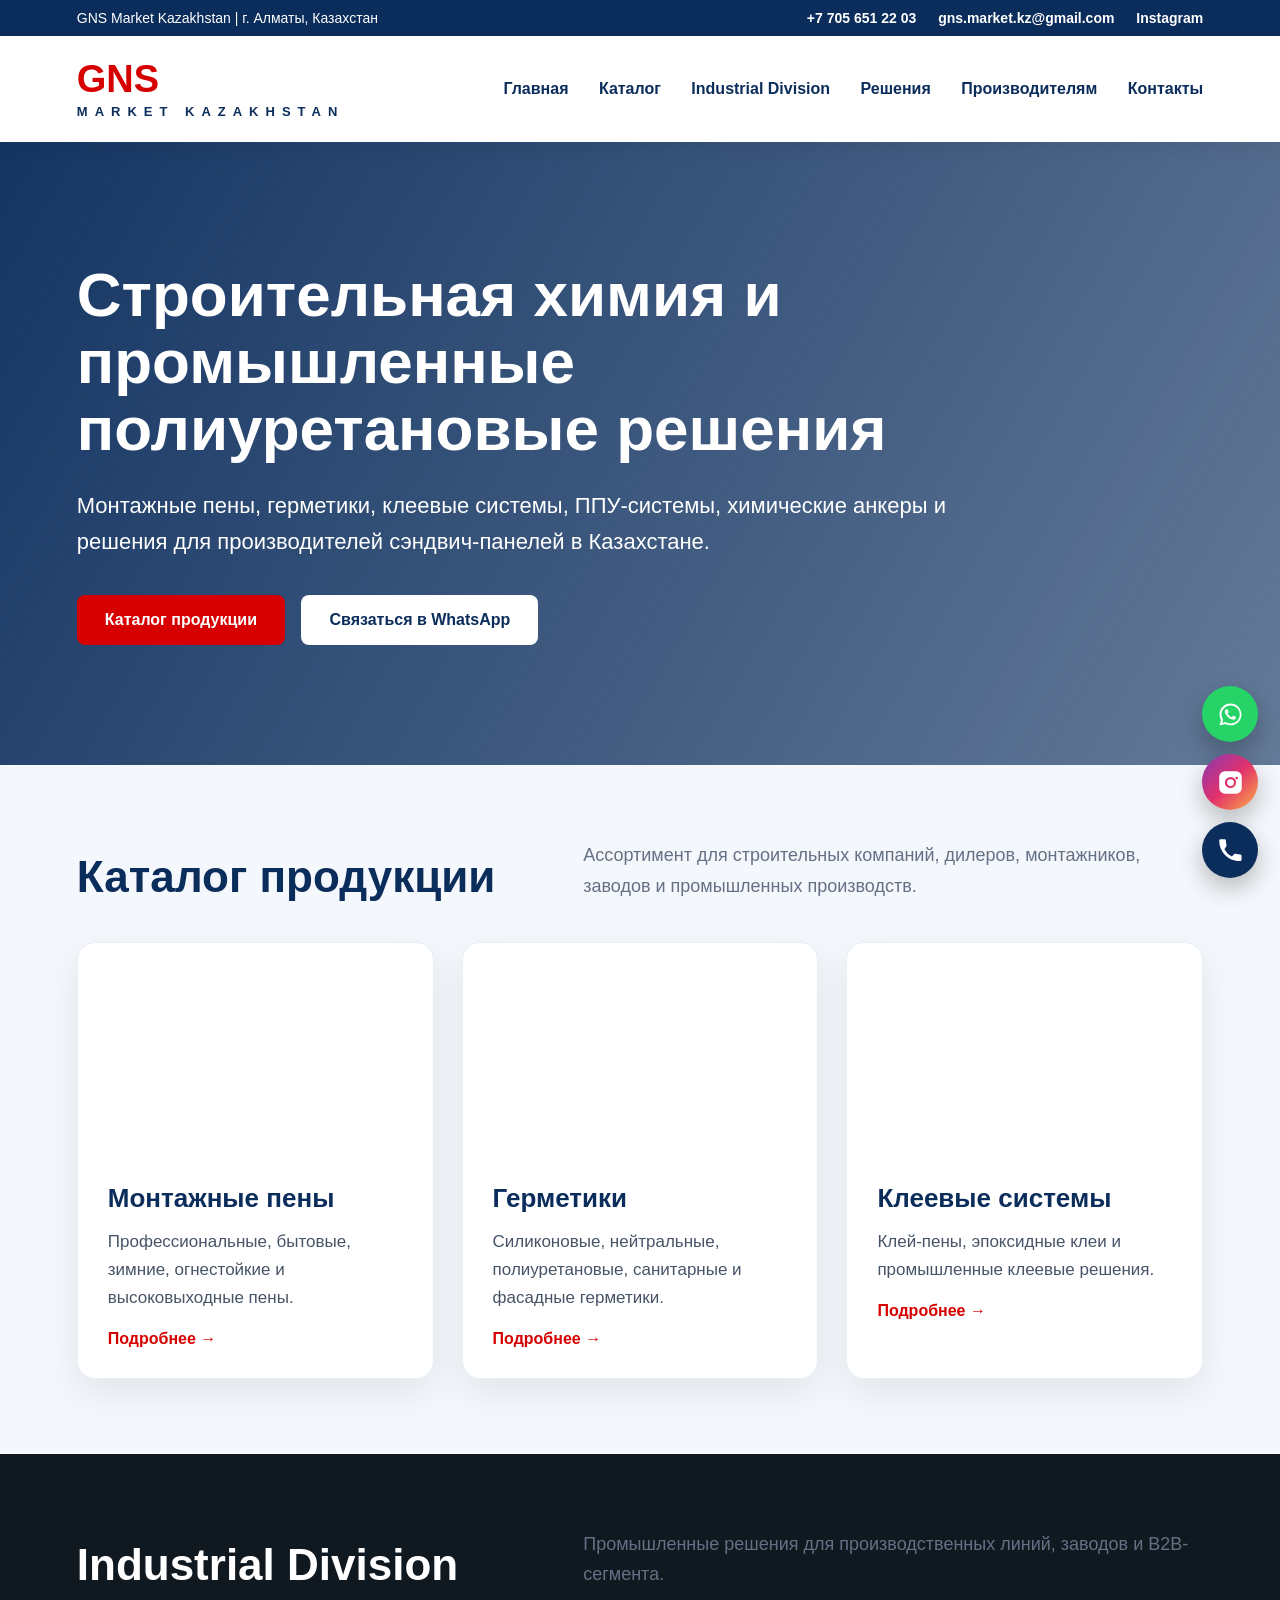
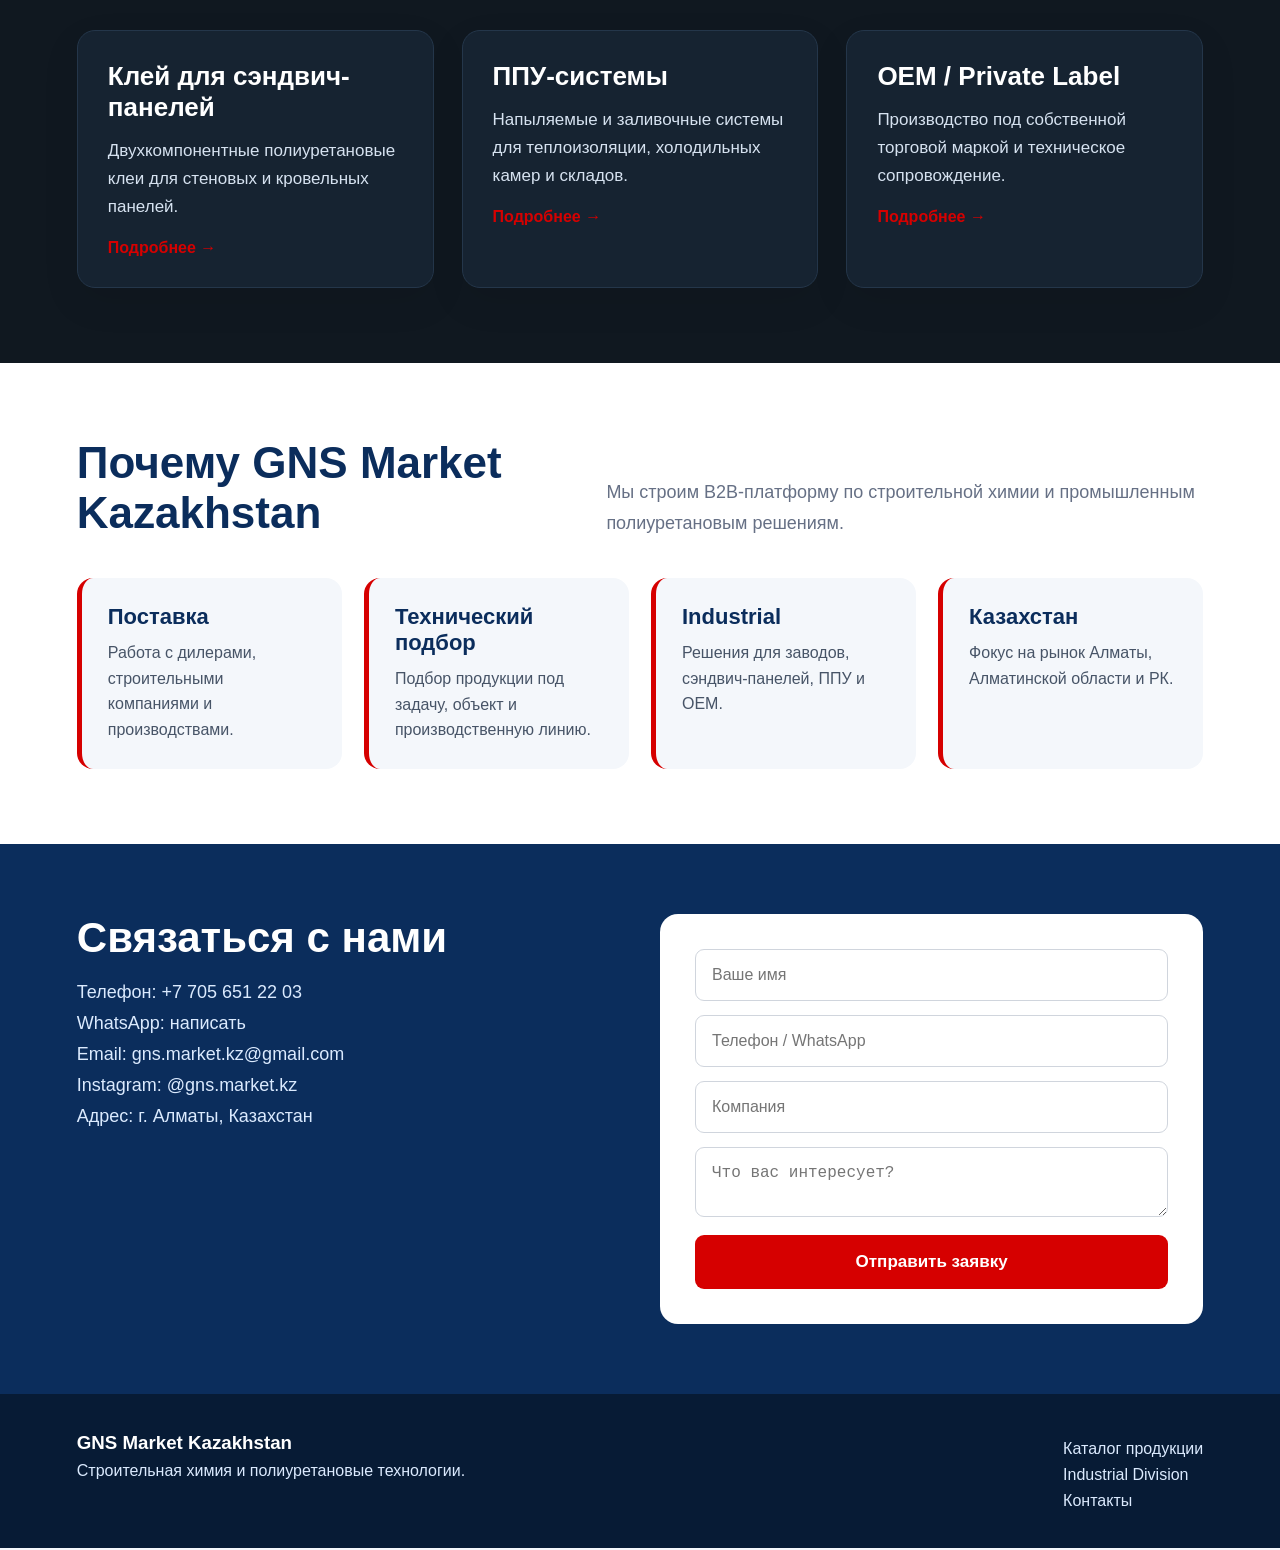
==== commit 1ed5a7c8: "Update index.html" ====
--- a/index.html
+++ b/index.html
@@ -3,81 +3,81 @@
 <head>
 <meta charset="UTF-8">
 <meta name="viewport" content="width=device-width, initial-scale=1.0">
-<title>GNS Market Kazakhstan</title>
-
+<title>GNS Market Kazakhstan | Строительная химия и промышленные полиуретановые решения</title>
+<meta name="description" content="GNS Market Kazakhstan: монтажные пены, герметики, клеи, ППУ-системы, химические анкеры и решения для производителей сэндвич-панелей.">
 <style>
 *{margin:0;padding:0;box-sizing:border-box}
-body{font-family:Arial,Helvetica,sans-serif;background:#f4f7fb;color:#111}
+body{font-family:Arial,Helvetica,sans-serif;background:#f4f7fb;color:#101820}
 a{text-decoration:none;color:inherit}
 :root{--blue:#0b2d5c;--red:#d60000;--dark:#101820;--gray:#667085}
 
-.topbar{background:#0b2d5c;color:white;padding:10px 6%;display:flex;justify-content:space-between;align-items:center;font-size:14px}
-.topbar a{margin-left:18px;color:white;font-weight:600}
-
-.header{background:white;padding:22px 6%;display:flex;justify-content:space-between;align-items:center;box-shadow:0 3px 20px rgba(0,0,0,.08);position:sticky;top:0;z-index:10}
-.logo{font-size:34px;font-weight:900;color:var(--red);line-height:1}
-.logo span{display:block;font-size:13px;letter-spacing:6px;color:var(--blue);margin-top:7px}
-.nav a{margin-left:26px;font-weight:800;color:var(--blue)}
+.topbar{background:var(--blue);color:#fff;padding:10px 6%;display:flex;justify-content:space-between;font-size:14px}
+.topbar a{color:#fff;margin-left:18px;font-weight:700}
+
+.header{background:#fff;padding:24px 6%;display:flex;justify-content:space-between;align-items:center;box-shadow:0 3px 20px rgba(0,0,0,.08);position:sticky;top:0;z-index:20}
+.logo{font-size:38px;font-weight:900;color:var(--red);line-height:1}
+.logo span{display:block;font-size:13px;letter-spacing:7px;color:var(--blue);margin-top:7px}
+.nav a{margin-left:26px;font-weight:900;color:var(--blue)}
 .nav a:hover{color:var(--red)}
 
-.hero{min-height:720px;background:linear-gradient(120deg,rgba(11,45,92,.95),rgba(11,45,92,.72)),url('https://images.unsplash.com/photo-1504917595217-d4dc5ebe6122?auto=format&fit=crop&w=1800&q=80');background-size:cover;background-position:center;color:white;padding:110px 6%;display:flex;align-items:center}
-.hero-content{max-width:900px}
-.hero h1{font-size:64px;line-height:1.05;margin-bottom:28px}
-.hero p{font-size:23px;line-height:1.6;margin-bottom:34px}
-.btn{display:inline-block;padding:17px 30px;border-radius:8px;font-weight:900;margin-right:12px}
-.btn-red{background:var(--red);color:white}
-.btn-white{background:white;color:var(--blue)}
-.btn-dark{background:#101820;color:white}
+.hero{background:linear-gradient(120deg,rgba(11,45,92,.96),rgba(11,45,92,.62)),url('https://images.unsplash.com/photo-1581092918056-0c4c3acd3789?auto=format&fit=crop&w=1800&q=80');background-size:cover;background-position:center;color:white;padding:120px 6%}
+.hero-content{max-width:920px}
+.hero h1{font-size:62px;line-height:1.08;margin-bottom:25px}
+.hero p{font-size:22px;line-height:1.65;margin-bottom:35px}
+.btn{display:inline-block;padding:16px 28px;border-radius:8px;font-weight:900;margin-right:12px}
+.btn-red{background:var(--red);color:#fff}
+.btn-white{background:#fff;color:var(--blue)}
 
 .section{padding:75px 6%}
-.section-title{display:flex;justify-content:space-between;align-items:end;margin-bottom:35px}
-.section h2{font-size:42px;color:var(--blue)}
-.section-title p{max-width:620px;color:var(--gray);font-size:18px;line-height:1.6}
-
-.grid{display:grid;grid-template-columns:repeat(3,1fr);gap:24px}
-.card{background:white;border-radius:18px;padding:32px;box-shadow:0 12px 35px rgba(0,0,0,.08);transition:.25s;border:1px solid #edf0f5}
-.card:hover{transform:translateY(-6px);box-shadow:0 18px 45px rgba(0,0,0,.12)}
-.card .icon{font-size:38px;margin-bottom:18px}
-.card h3{font-size:25px;color:var(--blue);margin-bottom:14px}
-.card p{font-size:17px;line-height:1.6;color:#475467}
+.section-head{display:flex;justify-content:space-between;gap:40px;align-items:end;margin-bottom:40px}
+.section h2{font-size:44px;color:var(--blue)}
+.section-head p{max-width:620px;font-size:18px;color:var(--gray);line-height:1.7}
+
+.grid{display:grid;grid-template-columns:repeat(3,1fr);gap:28px}
+.card{background:#fff;border-radius:18px;overflow:hidden;box-shadow:0 14px 38px rgba(0,0,0,.08);border:1px solid #e8eef6;transition:.25s}
+.card:hover{transform:translateY(-6px);box-shadow:0 20px 50px rgba(0,0,0,.14)}
+.card-img{height:210px;background-size:cover;background-position:center}
+.card-body{padding:30px}
+.card h3{font-size:26px;color:var(--blue);margin-bottom:14px}
+.card p{font-size:17px;color:#475467;line-height:1.65}
 .card a{display:inline-block;margin-top:18px;color:var(--red);font-weight:900}
 
-.dark{background:#101820;color:white}
-.dark h2{color:white}
+.dark{background:var(--dark);color:#fff}
+.dark h2{color:#fff}
 .dark .card{background:#162331;border-color:#24364a}
-.dark .card h3{color:white}
-.dark .card p{color:#cbd5e1}
-
-.band{background:var(--blue);color:white;padding:65px 6%;display:grid;grid-template-columns:1fr 1fr;gap:40px;align-items:center}
-.band h2{font-size:42px;margin-bottom:20px}
-.band p{font-size:19px;line-height:1.7;color:#dbeafe}
-.list{display:grid;grid-template-columns:1fr 1fr;gap:14px}
-.list div{background:rgba(255,255,255,.1);padding:16px;border-radius:10px;font-weight:700}
-
-.contact{background:white;padding:75px 6%;display:grid;grid-template-columns:1fr 1fr;gap:45px}
-.contact h2{font-size:42px;color:var(--blue);margin-bottom:20px}
-.contact p{font-size:18px;line-height:1.7;color:#475467;margin-bottom:12px}
-.form{background:#f4f7fb;padding:35px;border-radius:18px}
+.dark .card h3{color:#fff}
+.dark .card p{color:#d6e2f0}
+
+.why{background:#fff}
+.why-grid{display:grid;grid-template-columns:repeat(4,1fr);gap:22px}
+.why-item{background:#f4f7fb;padding:26px;border-radius:16px;border-left:5px solid var(--red)}
+.why-item h3{color:var(--blue);font-size:22px;margin-bottom:10px}
+.why-item p{color:#475467;line-height:1.6}
+
+.contact{background:var(--blue);color:white;padding:70px 6%;display:grid;grid-template-columns:1fr 1fr;gap:40px}
+.contact h2{font-size:42px;margin-bottom:20px}
+.contact p,.contact a{display:block;margin:10px 0;color:#dbeafe;font-size:18px}
+.form{background:white;padding:35px;border-radius:18px}
 .form input,.form textarea{width:100%;padding:16px;margin-bottom:14px;border:1px solid #d0d5dd;border-radius:9px;font-size:16px}
 .form button{width:100%;padding:17px;background:var(--red);color:white;border:0;border-radius:9px;font-size:17px;font-weight:900}
 
-.footer{background:#0b2d5c;color:white;padding:40px 6%;display:grid;grid-template-columns:1fr 1fr 1fr;gap:25px}
-.footer h3{margin-bottom:14px}
-.footer a,.footer p{display:block;margin:8px 0;color:#dbeafe}
-
-.float-buttons{position:fixed;right:22px;bottom:22px;display:flex;flex-direction:column;gap:12px;z-index:99}
-.float-buttons a{width:55px;height:55px;border-radius:50%;display:flex;align-items:center;justify-content:center;color:white;font-size:24px;font-weight:900;box-shadow:0 10px 25px rgba(0,0,0,.25)}
-.wa{background:#25D366}.inst{background:#E4405F}.call{background:#0b2d5c}
+.footer{background:#071b35;color:#fff;padding:38px 6%;display:flex;justify-content:space-between;gap:30px}
+.footer p,.footer a{color:#dbeafe;margin-top:8px;display:block}
+
+.float{position:fixed;right:22px;bottom:22px;display:flex;flex-direction:column;gap:12px;z-index:99}
+.float a{width:56px;height:56px;border-radius:50%;display:flex;align-items:center;justify-content:center;color:white;box-shadow:0 10px 25px rgba(0,0,0,.25);transition:.2s}
+.float a:hover{transform:scale(1.08)}
+.wa{background:#25D366}.inst{background:linear-gradient(135deg,#833AB4,#E1306C,#FCAF45)}.call{background:var(--blue)}
+.float svg{width:27px;height:27px;fill:white}
 
 @media(max-width:900px){
-.topbar,.header,.band,.contact,.footer{display:block}
+.topbar,.header,.section-head,.contact,.footer{display:block}
 .nav{margin-top:18px}.nav a{display:block;margin:12px 0}
-.hero{min-height:auto;padding:70px 6%}.hero h1{font-size:38px}.hero p{font-size:19px}
-.grid{grid-template-columns:1fr}.section-title{display:block}.list{grid-template-columns:1fr}
+.hero{padding:75px 6%}.hero h1{font-size:38px}.hero p{font-size:18px}
+.grid,.why-grid{grid-template-columns:1fr}
 }
 </style>
 </head>
-
 <body>
 
 <div class="topbar">
@@ -92,74 +92,83 @@
 <header class="header">
   <div class="logo">GNS <span>MARKET KAZAKHSTAN</span></div>
   <nav class="nav">
-    <a href="#catalog">Каталог</a>
-    <a href="#industrial">Industrial Division</a>
-    <a href="#solutions">Решения</a>
-    <a href="#contacts">Контакты</a>
+    <a href="index.html">Главная</a>
+    <a href="catalog.html">Каталог</a>
+    <a href="industrial.html">Industrial Division</a>
+    <a href="solutions.html">Решения</a>
+    <a href="manufacturers.html">Производителям</a>
+    <a href="contacts.html">Контакты</a>
   </nav>
 </header>
 
 <section class="hero">
   <div class="hero-content">
-    <h1>Промышленная строительная химия для Казахстана</h1>
-    <p>Монтажные пены, герметики, клеи, ППУ-системы, химические анкеры и решения для производителей сэндвич-панелей, стеклопакетов, холодильных камер и промышленных объектов.</p>
-    <a class="btn btn-red" href="#catalog">Каталог продукции</a>
+    <h1>Строительная химия и промышленные полиуретановые решения</h1>
+    <p>Монтажные пены, герметики, клеевые системы, ППУ-системы, химические анкеры и решения для производителей сэндвич-панелей в Казахстане.</p>
+    <a class="btn btn-red" href="catalog.html">Каталог продукции</a>
     <a class="btn btn-white" href="https://wa.me/77056512203">Связаться в WhatsApp</a>
   </div>
 </section>
 
-<section class="section" id="catalog">
-  <div class="section-title">
+<section class="section">
+  <div class="section-head">
     <h2>Каталог продукции</h2>
     <p>Ассортимент для строительных компаний, дилеров, монтажников, заводов и промышленных производств.</p>
   </div>
 
   <div class="grid">
-    <div class="card"><div class="icon">🏗️</div><h3>Монтажные пены</h3><p>Профессиональные, бытовые, зимние, огнестойкие и высоковыходные пены.</p><a href="#">Подробнее</a></div>
-    <div class="card"><div class="icon">🧪</div><h3>Герметики</h3><p>Силиконовые, нейтральные, полиуретановые, санитарные, фасадные и автомобильные.</p><a href="#">Подробнее</a></div>
-    <div class="card"><div class="icon">🧱</div><h3>Клей-пены</h3><p>Для XPS, EPS, газоблока, теплоизоляции, фасадных систем и строительства.</p><a href="#">Подробнее</a></div>
-    <div class="card"><div class="icon">🧰</div><h3>Химические анкеры</h3><p>Анкеровка бетона, арматуры, металлоконструкций и инженерных узлов.</p><a href="#">Подробнее</a></div>
-    <div class="card"><div class="icon">🪨</div><h3>Эпоксидные клеи</h3><p>Для камня, мрамора, гранита, кварца и ремонтных промышленных задач.</p><a href="#">Подробнее</a></div>
-    <div class="card"><div class="icon">🧽</div><h3>Очистители</h3><p>Очистители монтажной пены, технические аэрозоли и сопутствующая химия.</p><a href="#">Подробнее</a></div>
-  </div>
-</section>
-
-<section class="section dark" id="industrial">
-  <div class="section-title">
+    <div class="card">
+      <div class="card-img" style="background-image:url('https://images.unsplash.com/photo-1621905252507-b35492cc74b4?auto=format&fit=crop&w=900&q=80')"></div>
+      <div class="card-body"><h3>Монтажные пены</h3><p>Профессиональные, бытовые, зимние, огнестойкие и высоковыходные пены.</p><a href="catalog.html">Подробнее →</a></div>
+    </div>
+
+    <div class="card">
+      <div class="card-img" style="background-image:url('https://images.unsplash.com/photo-1581092160562-40aa08e78837?auto=format&fit=crop&w=900&q=80')"></div>
+      <div class="card-body"><h3>Герметики</h3><p>Силиконовые, нейтральные, полиуретановые, санитарные и фасадные герметики.</p><a href="catalog.html">Подробнее →</a></div>
+    </div>
+
+    <div class="card">
+      <div class="card-img" style="background-image:url('https://images.unsplash.com/photo-1581092334651-ddf26d9a09d0?auto=format&fit=crop&w=900&q=80')"></div>
+      <div class="card-body"><h3>Клеевые системы</h3><p>Клей-пены, эпоксидные клеи и промышленные клеевые решения.</p><a href="catalog.html">Подробнее →</a></div>
+    </div>
+  </div>
+</section>
+
+<section class="section dark">
+  <div class="section-head">
     <h2>Industrial Division</h2>
-    <p>Промышленные полиуретановые решения для заводов и производственных линий.</p>
+    <p>Промышленные решения для производственных линий, заводов и B2B-сегмента.</p>
   </div>
 
   <div class="grid">
-    <div class="card"><h3>Клей для сэндвич-панелей</h3><p>Двухкомпонентные полиуретановые клеи для производственных линий стеновых и кровельных панелей.</p></div>
-    <div class="card"><h3>ППУ-системы</h3><p>Напыляемые и заливочные системы для холодильников, камер, складов, контейнеров и кровли.</p></div>
-    <div class="card"><h3>OEM / Private Label</h3><p>Производство под собственной торговой маркой, сырьё, Polyol, MDI и техническое сопровождение.</p></div>
-  </div>
-</section>
-
-<section class="band" id="solutions">
-  <div>
-    <h2>Решения для отраслей</h2>
-    <p>Сайт ориентирован не только на продажу товара, но и на подбор решений для конкретных задач: строительство, производство, автопром, стеклопакеты, камнеобработка и холодильная промышленность.</p>
-  </div>
-  <div class="list">
-    <div>Строительство</div>
-    <div>Производство панелей</div>
-    <div>Стеклопакеты</div>
-    <div>Холодильные камеры</div>
-    <div>Автопром</div>
-    <div>Камнеобработка</div>
+    <div class="card"><div class="card-body"><h3>Клей для сэндвич-панелей</h3><p>Двухкомпонентные полиуретановые клеи для стеновых и кровельных панелей.</p><a href="industrial.html">Подробнее →</a></div></div>
+    <div class="card"><div class="card-body"><h3>ППУ-системы</h3><p>Напыляемые и заливочные системы для теплоизоляции, холодильных камер и складов.</p><a href="industrial.html">Подробнее →</a></div></div>
+    <div class="card"><div class="card-body"><h3>OEM / Private Label</h3><p>Производство под собственной торговой маркой и техническое сопровождение.</p><a href="industrial.html">Подробнее →</a></div></div>
+  </div>
+</section>
+
+<section class="section why">
+  <div class="section-head">
+    <h2>Почему GNS Market Kazakhstan</h2>
+    <p>Мы строим B2B-платформу по строительной химии и промышленным полиуретановым решениям.</p>
+  </div>
+
+  <div class="why-grid">
+    <div class="why-item"><h3>Поставка</h3><p>Работа с дилерами, строительными компаниями и производствами.</p></div>
+    <div class="why-item"><h3>Технический подбор</h3><p>Подбор продукции под задачу, объект и производственную линию.</p></div>
+    <div class="why-item"><h3>Industrial</h3><p>Решения для заводов, сэндвич-панелей, ППУ и OEM.</p></div>
+    <div class="why-item"><h3>Казахстан</h3><p>Фокус на рынок Алматы, Алматинской области и РК.</p></div>
   </div>
 </section>
 
 <section class="contact" id="contacts">
   <div>
-    <h2>Контакты</h2>
-    <p><b>Телефон:</b> <a href="tel:+77056512203">+7 705 651 22 03</a></p>
-    <p><b>Email:</b> <a href="mailto:gns.market.kz@gmail.com">gns.market.kz@gmail.com</a></p>
-    <p><b>WhatsApp:</b> <a href="https://wa.me/77056512203">написать в WhatsApp</a></p>
-    <p><b>Instagram:</b> <a href="https://instagram.com/gns.market.kz">@gns.market.kz</a></p>
-    <p><b>Адрес:</b> г. Алматы, Казахстан</p>
+    <h2>Связаться с нами</h2>
+    <a href="tel:+77056512203">Телефон: +7 705 651 22 03</a>
+    <a href="https://wa.me/77056512203">WhatsApp: написать</a>
+    <a href="mailto:gns.market.kz@gmail.com">Email: gns.market.kz@gmail.com</a>
+    <a href="https://instagram.com/gns.market.kz">Instagram: @gns.market.kz</a>
+    <p>Адрес: г. Алматы, Казахстан</p>
   </div>
 
   <form class="form">
@@ -177,21 +186,22 @@
     <p>Строительная химия и полиуретановые технологии.</p>
   </div>
   <div>
-    <h3>Связь</h3>
-    <a href="tel:+77056512203">+7 705 651 22 03</a>
-    <a href="mailto:gns.market.kz@gmail.com">gns.market.kz@gmail.com</a>
-  </div>
-  <div>
-    <h3>Социальные сети</h3>
-    <a href="https://wa.me/77056512203">WhatsApp</a>
-    <a href="https://instagram.com/gns.market.kz">Instagram</a>
+    <a href="catalog.html">Каталог продукции</a>
+    <a href="industrial.html">Industrial Division</a>
+    <a href="contacts.html">Контакты</a>
   </div>
 </footer>
 
-<div class="float-buttons">
-  <a class="wa" href="https://wa.me/77056512203">W</a>
-  <a class="inst" href="https://instagram.com/gns.market.kz">I</a>
-  <a class="call" href="tel:+77056512203">☎</a>
+<div class="float">
+  <a class="wa" href="https://wa.me/77056512203" title="WhatsApp">
+    <svg viewBox="0 0 32 32"><path d="M16.04 3C8.86 3 3 8.82 3 15.96c0 2.29.61 4.52 1.77 6.48L3 29l6.73-1.76a13.05 13.05 0 0 0 6.31 1.61C23.22 28.85 29 23.03 29 15.9 29 8.76 23.22 3 16.04 3zm0 23.65c-1.93 0-3.82-.52-5.47-1.51l-.39-.23-3.99 1.04 1.07-3.87-.25-.4a10.7 10.7 0 0 1-1.65-5.72c0-5.91 4.86-10.72 10.82-10.72 2.89 0 5.6 1.12 7.64 3.15a10.64 10.64 0 0 1 3.17 7.56c0 5.91-4.86 10.7-10.95 10.7zm5.93-8.01c-.33-.17-1.95-.96-2.25-1.07-.3-.11-.52-.17-.74.17-.22.33-.85 1.07-1.04 1.29-.19.22-.38.25-.71.08-.33-.17-1.39-.51-2.65-1.62-.98-.87-1.64-1.94-1.83-2.27-.19-.33-.02-.51.14-.68.15-.15.33-.38.49-.57.16-.19.22-.33.33-.55.11-.22.05-.41-.03-.57-.08-.17-.74-1.78-1.02-2.44-.27-.64-.54-.55-.74-.56h-.63c-.22 0-.57.08-.87.41-.3.33-1.14 1.11-1.14 2.71s1.17 3.15 1.33 3.37c.16.22 2.3 3.5 5.57 4.91.78.34 1.39.54 1.87.69.79.25 1.51.21 2.08.13.63-.09 1.95-.8 2.23-1.57.27-.77.27-1.43.19-1.57-.08-.14-.3-.22-.63-.38z"/></svg>
+  </a>
+  <a class="inst" href="https://instagram.com/gns.market.kz" title="Instagram">
+    <svg viewBox="0 0 24 24"><path d="M7 2h10a5 5 0 0 1 5 5v10a5 5 0 0 1-5 5H7a5 5 0 0 1-5-5V7a5 5 0 0 1 5-5zm5 5a5 5 0 1 0 0 10 5 5 0 0 0 0-10zm0 2a3 3 0 1 1 0 6 3 3 0 0 1 0-6zm5.5-2.2a1.2 1.2 0 1 0 0 2.4 1.2 1.2 0 0 0 0-2.4z"/></svg>
+  </a>
+  <a class="call" href="tel:+77056512203" title="Позвонить">
+    <svg viewBox="0 0 24 24"><path d="M6.6 10.8a15.6 15.6 0 0 0 6.6 6.6l2.2-2.2c.3-.3.8-.4 1.2-.3 1.3.4 2.6.6 4 .6.7 0 1.2.5 1.2 1.2v3.5c0 .7-.5 1.2-1.2 1.2C10.4 22 2 13.6 2 3.2 2 2.5 2.5 2 3.2 2h3.5c.7 0 1.2.5 1.2 1.2 0 1.4.2 2.8.6 4 .1.4 0 .8-.3 1.2l-1.6 2.4z"/></svg>
+  </a>
 </div>
 
 </body>
